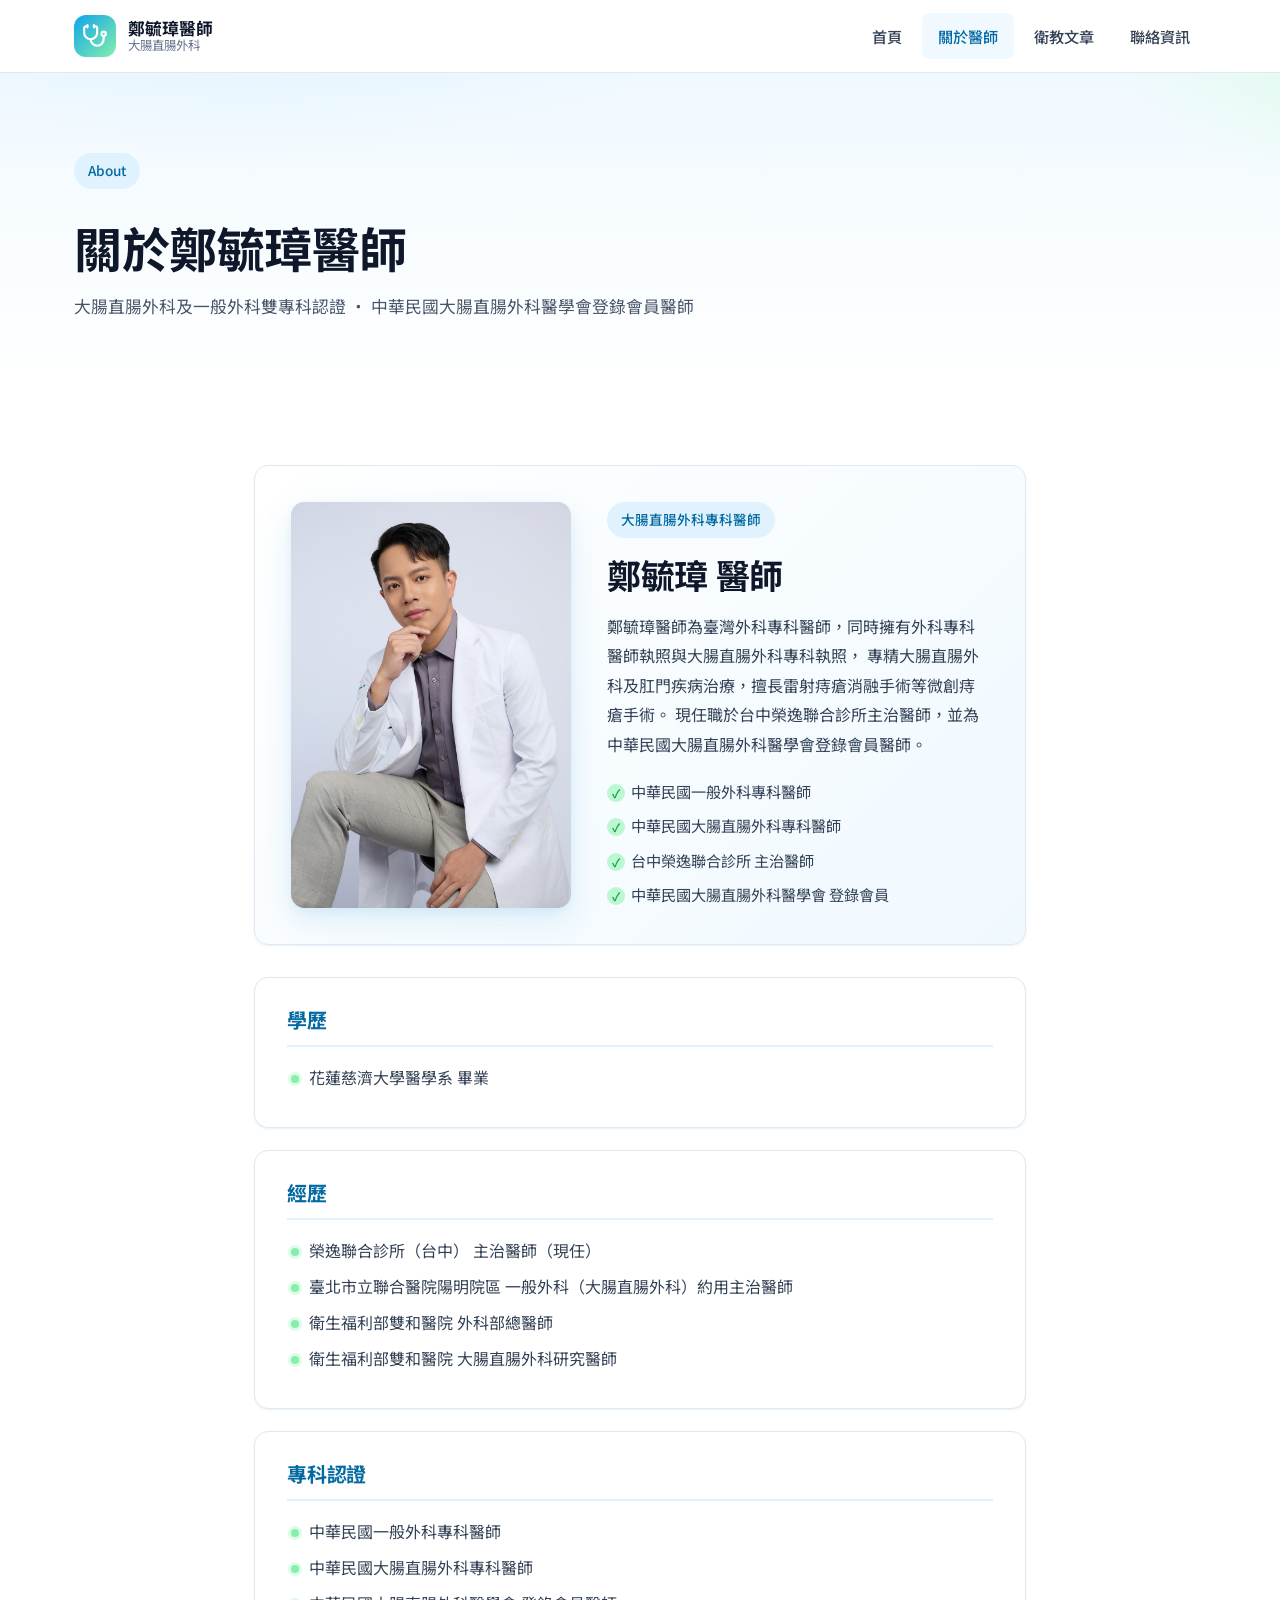
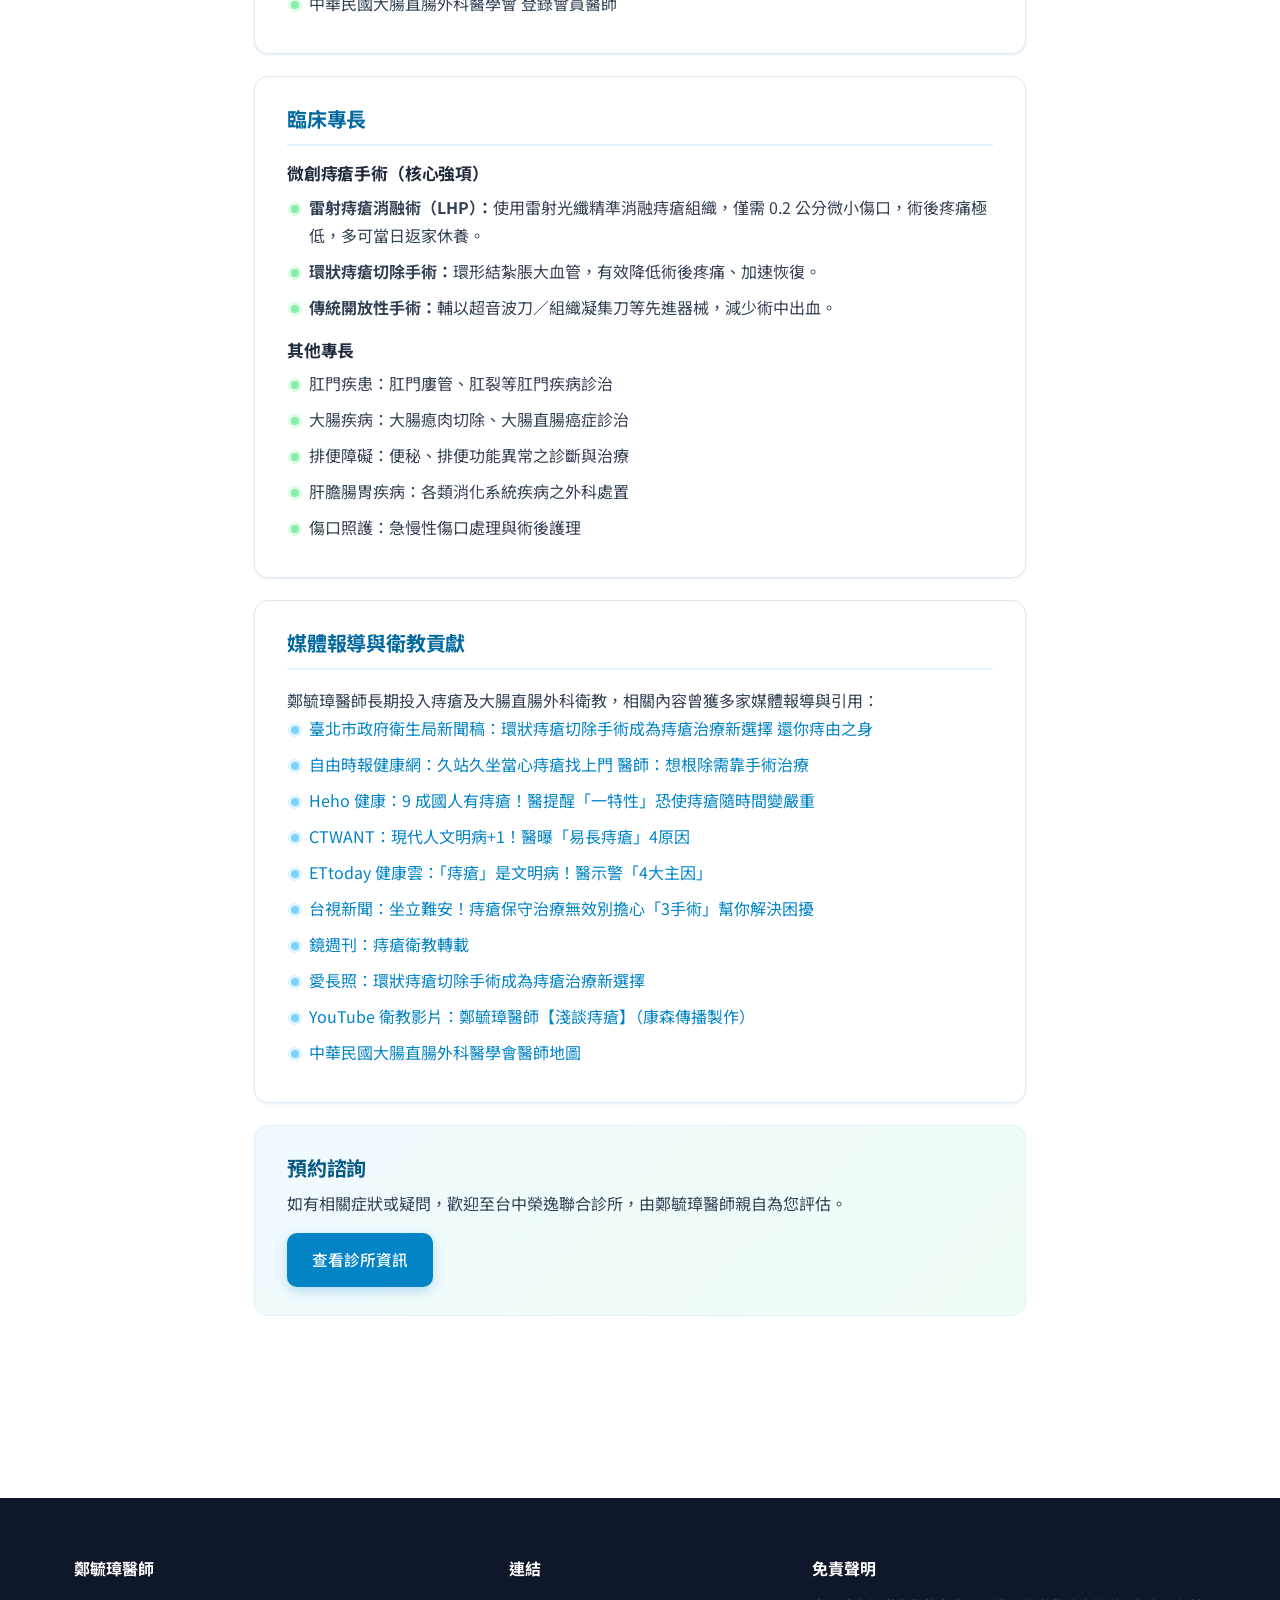
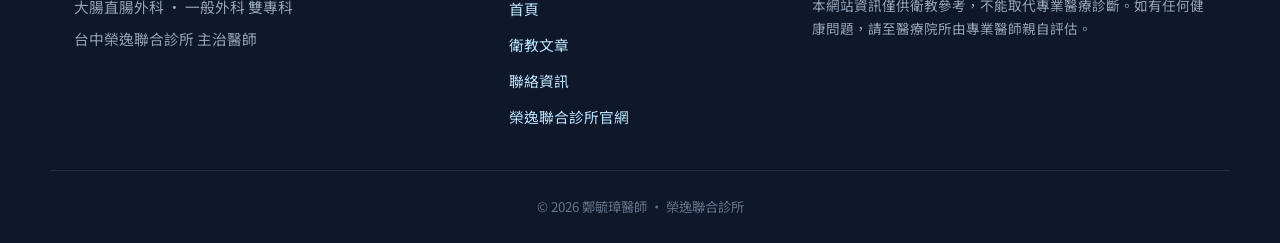
==== about.html @ e54c98b5 "Major SEO/GEO overhaul: static article pages + crawler optimizations Why: previously article pages w" ====
<!DOCTYPE html>
<html lang="zh-Hant">
<head>
  <meta charset="UTF-8" />
  <meta name="viewport" content="width=device-width, initial-scale=1.0" />
  <title>關於鄭毓璋醫師｜大腸直腸外科專科醫師</title>
  <meta name="description" content="鄭毓璋醫師，花蓮慈濟大學醫學系畢業，雙專科認證（一般外科、大腸直腸外科），現任台中榮逸聯合診所主治醫師，專精微創痔瘡手術。" />
  <meta name="keywords" content="鄭毓璋醫師,大腸直腸外科專科醫師,榮逸聯合診所,雷射痔瘡消融術,微創痔瘡手術" />
  <meta name="author" content="鄭毓璋醫師" />
  <meta name="robots" content="index,follow,max-image-preview:large" />
  <link rel="canonical" href="https://dr-maimai-yc-c-blog.vercel.app/about" />

  <meta property="og:title" content="關於鄭毓璋醫師｜大腸直腸外科專科醫師" />
  <meta property="og:description" content="花蓮慈濟大學醫學系畢業、雙專科認證、台中榮逸聯合診所主治醫師，專精微創痔瘡手術。" />
  <meta property="og:type" content="profile" />
  <meta property="og:locale" content="zh_TW" />
  <meta property="og:url" content="https://dr-maimai-yc-c-blog.vercel.app/about" />
  <meta property="og:image" content="https://dr-maimai-yc-c-blog.vercel.app/assets/images/og-image.jpg" />
  <meta property="og:site_name" content="鄭毓璋醫師衛教專欄" />

  <meta name="twitter:card" content="summary_large_image" />
  <meta name="twitter:title" content="關於鄭毓璋醫師" />
  <meta name="twitter:description" content="大腸直腸外科及一般外科雙專科認證 ・ 台中榮逸聯合診所主治醫師" />
  <meta name="twitter:image" content="https://dr-maimai-yc-c-blog.vercel.app/assets/images/og-image.jpg" />

  <link rel="preconnect" href="https://fonts.googleapis.com" />
  <link rel="preconnect" href="https://fonts.gstatic.com" crossorigin />
  <link href="https://fonts.googleapis.com/css2?family=Noto+Sans+TC:wght@300;400;500;700&display=swap" rel="stylesheet" />
  <link rel="stylesheet" href="assets/css/style.css" />
</head>
<body>
  <header class="site-header">
    <div class="container header-inner">
      <a href="index.html" class="brand">
        <span class="brand-mark" aria-hidden="true">
          <svg viewBox="0 0 24 24"><path d="M11 2v2"/><path d="M5 2v2"/><path d="M5 3H4a2 2 0 0 0-2 2v4a6 6 0 0 0 12 0V5a2 2 0 0 0-2-2h-1"/><path d="M8 15a6 6 0 0 0 12 0v-3"/><circle cx="20" cy="10" r="2"/></svg>
        </span>
        <span class="brand-text"><strong>鄭毓璋醫師</strong><small>大腸直腸外科</small></span>
      </a>
      <nav class="site-nav" aria-label="主選單">
        <button class="nav-toggle" aria-label="開啟選單" aria-expanded="false"><span></span><span></span><span></span></button>
        <ul class="nav-list">
          <li><a href="index.html">首頁</a></li>
          <li><a href="about.html" class="active">關於醫師</a></li>
          <li><a href="blog.html">衛教文章</a></li>
          <li><a href="contact.html">聯絡資訊</a></li>
        </ul>
      </nav>
    </div>
  </header>

  <main>
    <section class="page-hero">
      <div class="container">
        <span class="hero-tag">About</span>
        <h1>關於鄭毓璋醫師</h1>
        <p class="lead">大腸直腸外科及一般外科雙專科認證 ・ 中華民國大腸直腸外科醫學會登錄會員醫師</p>
      </div>
    </section>

    <section class="section">
      <div class="container narrow">
        <div class="bio-card bio-card-with-photo">
          <figure class="bio-photo">
            <img src="assets/images/dr-zheng.jpg" alt="鄭毓璋醫師" loading="lazy" />
          </figure>
          <div class="bio-info">
            <span class="bio-tag">大腸直腸外科專科醫師</span>
            <h2>鄭毓璋 醫師</h2>
            <p class="bio-lead">
              鄭毓璋醫師為臺灣外科專科醫師，同時擁有外科專科醫師執照與大腸直腸外科專科執照，
              專精大腸直腸外科及肛門疾病治療，擅長雷射痔瘡消融手術等微創痔瘡手術。
              現任職於台中榮逸聯合診所主治醫師，並為中華民國大腸直腸外科醫學會登錄會員醫師。
            </p>
            <ul class="bio-quick">
              <li>中華民國一般外科專科醫師</li>
              <li>中華民國大腸直腸外科專科醫師</li>
              <li>台中榮逸聯合診所 主治醫師</li>
              <li>中華民國大腸直腸外科醫學會 登錄會員</li>
            </ul>
          </div>
        </div>

        <div class="info-block">
          <h3>學歷</h3>
          <ul class="bullets">
            <li>花蓮慈濟大學醫學系 畢業</li>
          </ul>
        </div>

        <div class="info-block">
          <h3>經歷</h3>
          <ul class="bullets">
            <li>榮逸聯合診所（台中） 主治醫師（現任）</li>
            <li>臺北市立聯合醫院陽明院區 一般外科（大腸直腸外科）約用主治醫師</li>
            <li>衛生福利部雙和醫院 外科部總醫師</li>
            <li>衛生福利部雙和醫院 大腸直腸外科研究醫師</li>
          </ul>
        </div>

        <div class="info-block">
          <h3>專科認證</h3>
          <ul class="bullets">
            <li>中華民國一般外科專科醫師</li>
            <li>中華民國大腸直腸外科專科醫師</li>
            <li>中華民國大腸直腸外科醫學會 登錄會員醫師</li>
          </ul>
        </div>

        <div class="info-block">
          <h3>臨床專長</h3>
          <h4>微創痔瘡手術（核心強項）</h4>
          <ul class="bullets">
            <li><strong>雷射痔瘡消融術（LHP）：</strong>使用雷射光纖精準消融痔瘡組織，僅需 0.2 公分微小傷口，術後疼痛極低，多可當日返家休養。</li>
            <li><strong>環狀痔瘡切除手術：</strong>環形結紮脹大血管，有效降低術後疼痛、加速恢復。</li>
            <li><strong>傳統開放性手術：</strong>輔以超音波刀／組織凝集刀等先進器械，減少術中出血。</li>
          </ul>
          <h4>其他專長</h4>
          <ul class="bullets">
            <li>肛門疾患：肛門廔管、肛裂等肛門疾病診治</li>
            <li>大腸疾病：大腸瘜肉切除、大腸直腸癌症診治</li>
            <li>排便障礙：便秘、排便功能異常之診斷與治療</li>
            <li>肝膽腸胃疾病：各類消化系統疾病之外科處置</li>
            <li>傷口照護：急慢性傷口處理與術後護理</li>
          </ul>
        </div>

        <div class="info-block">
          <h3>媒體報導與衛教貢獻</h3>
          <p>鄭毓璋醫師長期投入痔瘡及大腸直腸外科衛教，相關內容曾獲多家媒體報導與引用：</p>
          <ul class="bullets media-list">
            <li><a href="https://health.gov.taipei/News_Content.aspx?n=4F01EBDF8F61F315&sms=72544237BBE4C5F6&s=62227CDD9274F1FD" target="_blank" rel="noopener">臺北市政府衛生局新聞稿：環狀痔瘡切除手術成為痔瘡治療新選擇 還你痔由之身</a></li>
            <li><a href="https://health.ltn.com.tw/article/breakingnews/4586172" target="_blank" rel="noopener">自由時報健康網：久站久坐當心痔瘡找上門 醫師：想根除需靠手術治療</a></li>
            <li><a href="https://heho.com.tw/archives/319506" target="_blank" rel="noopener">Heho 健康：9 成國人有痔瘡！醫提醒「一特性」恐使痔瘡隨時間變嚴重</a></li>
            <li><a href="https://www.ctwant.com/article/320063/" target="_blank" rel="noopener">CTWANT：現代人文明病+1！醫曝「易長痔瘡」4原因</a></li>
            <li><a href="https://health.ettoday.net/news/2688939" target="_blank" rel="noopener">ETtoday 健康雲：「痔瘡」是文明病！醫示警「4大主因」</a></li>
            <li><a href="https://news.ttv.com.tw/news/11303030001800W" target="_blank" rel="noopener">台視新聞：坐立難安！痔瘡保守治療無效別擔心「3手術」幫你解決困擾</a></li>
            <li><a href="https://www.mirrormedia.mg/external/tvbs_2403035" target="_blank" rel="noopener">鏡週刊：痔瘡衛教轉載</a></li>
            <li><a href="https://www.ilong-termcare.com/articles/VmLW" target="_blank" rel="noopener">愛長照：環狀痔瘡切除手術成為痔瘡治療新選擇</a></li>
            <li><a href="https://www.youtube.com/watch?v=z7JsXWDCQJg" target="_blank" rel="noopener">YouTube 衛教影片：鄭毓璋醫師【淺談痔瘡】（康森傳播製作）</a></li>
            <li><a href="https://www.crs.org.tw/zh-tw/map" target="_blank" rel="noopener">中華民國大腸直腸外科醫學會醫師地圖</a></li>
          </ul>
        </div>

        <div class="cta-card">
          <h3>預約諮詢</h3>
          <p>如有相關症狀或疑問，歡迎至台中榮逸聯合診所，由鄭毓璋醫師親自為您評估。</p>
          <a href="contact.html" class="btn btn-primary">查看診所資訊</a>
        </div>
      </div>
    </section>
  </main>

  <footer class="site-footer">
    <div class="container footer-grid">
      <div>
        <strong>鄭毓璋醫師</strong>
        <p>大腸直腸外科 ・ 一般外科 雙專科</p>
        <p>台中榮逸聯合診所 主治醫師</p>
      </div>
      <div>
        <strong>連結</strong>
        <ul>
          <li><a href="index.html">首頁</a></li>
          <li><a href="blog.html">衛教文章</a></li>
          <li><a href="contact.html">聯絡資訊</a></li>
          <li><a href="https://rong-yi.com.tw" target="_blank" rel="noopener">榮逸聯合診所官網</a></li>
        </ul>
      </div>
      <div>
        <strong>免責聲明</strong>
        <p class="footer-note">本網站資訊僅供衛教參考，不能取代專業醫療診斷。如有任何健康問題，請至醫療院所由專業醫師親自評估。</p>
      </div>
    </div>
    <div class="container footer-bottom">
      <small>© <span id="year"></span> 鄭毓璋醫師 ・ 榮逸聯合診所</small>
    </div>
  </footer>

  <script src="assets/js/main.js"></script>
</body>
</html>
---- assets/css/style.css ----
:root {
  /* 水藍主色系 */
  --blue-50:  #F0F9FF;
  --blue-100: #E0F2FE;
  --blue-200: #BAE6FD;
  --blue-300: #7DD3FC;
  --blue-500: #0EA5E9;
  --blue-600: #0284C7;
  --blue-700: #0369A1;
  --blue-800: #075985;

  /* 淡綠輔色系 */
  --green-50:  #F0FDF4;
  --green-100: #DCFCE7;
  --green-200: #BBF7D0;
  --green-300: #86EFAC;
  --green-500: #22C55E;
  --green-600: #16A34A;

  /* 中性色 */
  --ink-900: #0F172A;
  --ink-800: #1E293B;
  --ink-700: #334155;
  --ink-600: #475569;
  --ink-500: #64748B;
  --ink-400: #94A3B8;
  --ink-200: #E2E8F0;
  --ink-100: #F1F5F9;
  --ink-50:  #F8FAFC;
  --white:   #FFFFFF;

  --radius: 14px;
  --radius-sm: 8px;
  --shadow-sm: 0 1px 2px rgba(2, 132, 199, 0.06), 0 1px 3px rgba(2, 132, 199, 0.05);
  --shadow-md: 0 4px 12px rgba(2, 132, 199, 0.08), 0 2px 4px rgba(2, 132, 199, 0.05);
  --shadow-lg: 0 12px 32px rgba(2, 132, 199, 0.12), 0 4px 8px rgba(2, 132, 199, 0.06);

  --font-sans: 'Noto Sans TC', -apple-system, BlinkMacSystemFont, 'Segoe UI', 'PingFang TC', 'Microsoft JhengHei', sans-serif;
}

* { box-sizing: border-box; margin: 0; padding: 0; }

html { scroll-behavior: smooth; }

body {
  font-family: var(--font-sans);
  color: var(--ink-800);
  background: var(--white);
  line-height: 1.75;
  font-size: 16px;
  -webkit-font-smoothing: antialiased;
  -moz-osx-font-smoothing: grayscale;
}

img { max-width: 100%; height: auto; display: block; }
a { color: var(--blue-600); text-decoration: none; transition: color .2s ease; }
a:hover { color: var(--blue-700); }

h1, h2, h3, h4 { color: var(--ink-900); font-weight: 700; line-height: 1.35; letter-spacing: -0.01em; }
h1 { font-size: clamp(2rem, 4vw, 3rem); }
h2 { font-size: clamp(1.5rem, 3vw, 2.125rem); }
h3 { font-size: 1.25rem; }
h4 { font-size: 1.05rem; }

p { color: var(--ink-700); }

.container { width: 100%; max-width: 1180px; margin: 0 auto; padding: 0 24px; }
.container.narrow { max-width: 820px; }

/* ===== Header / Navigation ===== */
.site-header {
  position: sticky;
  top: 0;
  z-index: 50;
  background: rgba(255, 255, 255, 0.92);
  backdrop-filter: saturate(180%) blur(12px);
  -webkit-backdrop-filter: saturate(180%) blur(12px);
  border-bottom: 1px solid var(--ink-200);
}
.header-inner {
  display: flex;
  align-items: center;
  justify-content: space-between;
  height: 72px;
}
.brand {
  display: flex;
  align-items: center;
  gap: 12px;
  color: var(--ink-900);
}
.brand:hover { color: var(--ink-900); }
.brand-mark {
  display: inline-flex;
  align-items: center;
  justify-content: center;
  width: 42px;
  height: 42px;
  background: linear-gradient(135deg, var(--blue-500), var(--green-300));
  color: #fff;
  font-weight: 700;
  border-radius: 12px;
  font-size: 1.15rem;
  box-shadow: var(--shadow-sm);
}
.brand-mark svg {
  width: 26px;
  height: 26px;
  stroke: #fff;
  fill: none;
  stroke-width: 2;
  stroke-linecap: round;
  stroke-linejoin: round;
}
.brand-text { display: flex; flex-direction: column; line-height: 1.15; }
.brand-text strong { font-size: 1.05rem; }
.brand-text small { color: var(--ink-500); font-size: 0.78rem; }

.site-nav { display: flex; align-items: center; }
.nav-list {
  display: flex;
  gap: 4px;
  list-style: none;
}
.nav-list a {
  display: inline-block;
  padding: 10px 16px;
  border-radius: 8px;
  font-size: 0.95rem;
  color: var(--ink-700);
  font-weight: 500;
}
.nav-list a:hover { background: var(--blue-50); color: var(--blue-700); }
.nav-list a.active { color: var(--blue-700); background: var(--blue-50); }

.nav-toggle {
  display: none;
  background: transparent;
  border: 0;
  width: 40px;
  height: 40px;
  padding: 8px;
  cursor: pointer;
  flex-direction: column;
  justify-content: space-between;
}
.nav-toggle span {
  display: block;
  height: 2px;
  background: var(--ink-800);
  border-radius: 2px;
  transition: transform .25s ease, opacity .25s ease;
}
.nav-toggle[aria-expanded="true"] span:nth-child(1) { transform: translateY(8px) rotate(45deg); }
.nav-toggle[aria-expanded="true"] span:nth-child(2) { opacity: 0; }
.nav-toggle[aria-expanded="true"] span:nth-child(3) { transform: translateY(-8px) rotate(-45deg); }

/* ===== Hero (Home) ===== */
.hero {
  background:
    radial-gradient(900px 400px at -10% -20%, var(--blue-100), transparent 70%),
    radial-gradient(700px 400px at 110% 0%, var(--green-100), transparent 60%),
    linear-gradient(180deg, var(--blue-50), #fff);
  padding: 80px 0 96px;
}
.hero-grid {
  display: grid;
  grid-template-columns: 1.2fr 1fr;
  gap: 48px;
  align-items: center;
}
.hero-tag {
  display: inline-block;
  font-size: 0.85rem;
  font-weight: 500;
  color: var(--blue-700);
  background: var(--blue-100);
  padding: 6px 14px;
  border-radius: 999px;
  margin-bottom: 18px;
}
.hero-text h1 {
  font-size: clamp(2.1rem, 4.4vw, 3.2rem);
  margin-bottom: 18px;
  color: var(--ink-900);
}
.hero-text .lead {
  font-size: 1.08rem;
  color: var(--ink-600);
  margin-bottom: 28px;
  max-width: 580px;
}
.hero-cta {
  display: flex;
  gap: 12px;
  flex-wrap: wrap;
  margin-bottom: 28px;
}
.hero-badges {
  list-style: none;
  display: flex;
  gap: 20px;
  flex-wrap: wrap;
}
.hero-badges li {
  font-size: 0.92rem;
  color: var(--ink-700);
  display: inline-flex;
  align-items: center;
  gap: 6px;
}
.hero-badges span {
  display: inline-flex;
  align-items: center;
  justify-content: center;
  width: 22px;
  height: 22px;
  background: var(--green-200);
  color: var(--green-600);
  border-radius: 50%;
  font-size: 0.78rem;
  font-weight: 700;
}

.hero-card {
  position: relative;
}
.hero-card-inner {
  background: #fff;
  border-radius: 24px;
  padding: 36px 32px;
  box-shadow: var(--shadow-lg);
  border: 1px solid var(--ink-200);
  position: relative;
}
.hero-card-inner::before {
  content: '';
  position: absolute;
  top: -16px; right: -16px;
  width: 120px; height: 120px;
  background: linear-gradient(135deg, var(--blue-300), var(--green-300));
  border-radius: 50%;
  opacity: 0.28;
  z-index: -1;
  filter: blur(8px);
}
.hero-stat {
  display: flex;
  align-items: baseline;
  gap: 14px;
  padding: 14px 0;
  border-bottom: 1px dashed var(--ink-200);
}
.hero-stat:last-of-type { border-bottom: 0; }
.hero-stat strong {
  font-size: 2rem;
  color: var(--blue-700);
  font-weight: 700;
}
.hero-stat span { color: var(--ink-600); }
.hero-card-foot {
  margin-top: 18px;
  padding-top: 18px;
  border-top: 1px solid var(--ink-200);
  text-align: center;
  font-weight: 500;
  color: var(--blue-700);
}

/* ===== Page Hero (sub-pages) ===== */
.page-hero {
  background:
    radial-gradient(800px 300px at 20% -30%, var(--blue-100), transparent 60%),
    radial-gradient(600px 300px at 110% -10%, var(--green-100), transparent 50%),
    linear-gradient(180deg, var(--blue-50), #fff);
  padding: 80px 0 64px;
}
.page-hero h1 { margin-top: 8px; }
.page-hero .lead {
  font-size: 1.05rem;
  color: var(--ink-600);
  margin-top: 12px;
  max-width: 640px;
}

/* ===== Buttons ===== */
.btn {
  display: inline-flex;
  align-items: center;
  justify-content: center;
  padding: 12px 24px;
  border-radius: 10px;
  font-size: 0.98rem;
  font-weight: 500;
  border: 1px solid transparent;
  cursor: pointer;
  transition: transform .15s ease, box-shadow .2s ease, background .2s ease, color .2s ease;
  text-decoration: none;
  white-space: nowrap;
}
.btn-primary {
  background: var(--blue-600);
  color: #fff;
  box-shadow: 0 4px 12px rgba(2, 132, 199, 0.25);
}
.btn-primary:hover {
  background: var(--blue-700);
  color: #fff;
  transform: translateY(-1px);
  box-shadow: 0 6px 16px rgba(2, 132, 199, 0.32);
}
.btn-secondary {
  background: #fff;
  color: var(--blue-700);
  border-color: var(--blue-200);
}
.btn-secondary:hover {
  background: var(--blue-50);
  border-color: var(--blue-300);
  color: var(--blue-700);
}
.btn-light {
  background: #fff;
  color: var(--blue-700);
}
.btn-light:hover { background: var(--blue-50); color: var(--blue-700); }

/* ===== Sections ===== */
.section { padding: 80px 0; }
.section-light { background: var(--blue-50); }
.section-accent {
  background: linear-gradient(135deg, var(--blue-600), var(--blue-700));
  color: #fff;
}
.section-accent h2 { color: #fff; }
.section-accent p { color: rgba(255, 255, 255, 0.92); }
.section-head {
  text-align: center;
  margin-bottom: 48px;
}
.section-head p {
  color: var(--ink-500);
  margin-top: 8px;
}

/* ===== Cards Grid ===== */
.grid-cards {
  display: grid;
  grid-template-columns: repeat(auto-fit, minmax(280px, 1fr));
  gap: 22px;
}
.card {
  background: #fff;
  border: 1px solid var(--ink-200);
  border-radius: var(--radius);
  padding: 28px 26px;
  transition: transform .2s ease, box-shadow .2s ease, border-color .2s ease;
  box-shadow: var(--shadow-sm);
}
.card:hover {
  transform: translateY(-3px);
  box-shadow: var(--shadow-md);
  border-color: var(--blue-200);
}
.card h3 {
  color: var(--blue-700);
  margin-bottom: 10px;
  display: flex;
  align-items: center;
  gap: 8px;
}
.card h3::before {
  content: '';
  display: inline-block;
  width: 6px;
  height: 22px;
  background: linear-gradient(180deg, var(--blue-500), var(--green-300));
  border-radius: 3px;
}
.card p { color: var(--ink-600); font-size: 0.96rem; }

.center-cta {
  text-align: center;
  margin-top: 40px;
}

/* ===== CTA Banner ===== */
.cta-banner {
  display: flex;
  align-items: center;
  justify-content: space-between;
  gap: 30px;
  flex-wrap: wrap;
}
.cta-banner h2 { margin-bottom: 6px; }

/* ===== Bio ===== */
.bio-card {
  display: flex;
  gap: 24px;
  background: #fff;
  padding: 28px;
  border-radius: var(--radius);
  border: 1px solid var(--ink-200);
  box-shadow: var(--shadow-sm);
  margin-bottom: 32px;
  align-items: flex-start;
}
.bio-avatar {
  width: 84px;
  height: 84px;
  background: linear-gradient(135deg, var(--blue-500), var(--green-300));
  color: #fff;
  border-radius: 50%;
  display: flex;
  align-items: center;
  justify-content: center;
  font-size: 2rem;
  font-weight: 700;
  flex-shrink: 0;
  box-shadow: var(--shadow-md);
}
.bio-avatar.small { width: 56px; height: 56px; font-size: 1.4rem; }

/* 醫師介紹卡：含照片版本 */
.bio-card-with-photo {
  gap: 36px;
  padding: 36px;
  background: linear-gradient(135deg, #fff, var(--blue-50));
  align-items: stretch;
}
.bio-photo {
  flex-shrink: 0;
  width: 280px;
  margin: 0;
  border-radius: var(--radius);
  overflow: hidden;
  box-shadow: var(--shadow-lg);
  background: linear-gradient(135deg, var(--blue-100), var(--green-100));
  position: relative;
}
.bio-photo::before {
  content: '';
  position: absolute;
  inset: 0;
  background: linear-gradient(135deg, var(--blue-200) 0%, var(--green-200) 100%);
  z-index: 0;
}
.bio-photo img {
  position: relative;
  z-index: 1;
  width: 100%;
  height: 100%;
  object-fit: cover;
  display: block;
  aspect-ratio: 3 / 4;
}
.bio-info {
  flex: 1;
  display: flex;
  flex-direction: column;
  justify-content: center;
}
.bio-tag {
  display: inline-block;
  align-self: flex-start;
  font-size: 0.85rem;
  font-weight: 500;
  color: var(--blue-700);
  background: var(--blue-100);
  padding: 6px 14px;
  border-radius: 999px;
  margin-bottom: 14px;
}
.bio-info h2 {
  margin-bottom: 14px;
  color: var(--ink-900);
}
.bio-lead {
  color: var(--ink-700);
  margin-bottom: 18px;
  line-height: 1.85;
}
.bio-quick {
  list-style: none;
  padding: 0;
  margin: 0;
  display: grid;
  gap: 8px;
}
.bio-quick li {
  position: relative;
  padding-left: 24px;
  color: var(--ink-700);
  font-size: 0.95rem;
}
.bio-quick li::before {
  content: '✓';
  position: absolute;
  left: 0;
  top: 0;
  width: 18px;
  height: 18px;
  background: var(--green-200);
  color: var(--green-600);
  border-radius: 50%;
  display: inline-flex;
  align-items: center;
  justify-content: center;
  font-size: 0.72rem;
  font-weight: 700;
  margin-top: 6px;
}

.info-block {
  background: #fff;
  border: 1px solid var(--ink-200);
  border-radius: var(--radius);
  padding: 28px 32px;
  margin-bottom: 22px;
  box-shadow: var(--shadow-sm);
}
.info-block h3 {
  color: var(--blue-700);
  padding-bottom: 12px;
  margin-bottom: 16px;
  border-bottom: 2px solid var(--blue-100);
}
.info-block h4 {
  color: var(--ink-800);
  margin-top: 18px;
  margin-bottom: 8px;
}
.info-block h4:first-of-type { margin-top: 0; }
.bullets {
  list-style: none;
  padding: 0;
}
.bullets li {
  padding-left: 22px;
  position: relative;
  margin-bottom: 8px;
  color: var(--ink-700);
}
.bullets li::before {
  content: '';
  position: absolute;
  left: 4px;
  top: 12px;
  width: 8px;
  height: 8px;
  background: var(--green-300);
  border-radius: 50%;
  box-shadow: 0 0 0 3px var(--green-100);
}
.media-list li::before { background: var(--blue-300); box-shadow: 0 0 0 3px var(--blue-100); }
.media-list a { word-break: break-word; }

.cta-card {
  background: linear-gradient(135deg, var(--blue-50), var(--green-50));
  border: 1px solid var(--blue-100);
  border-radius: var(--radius);
  padding: 28px 32px;
  margin-bottom: 22px;
}
.cta-card h3 { color: var(--blue-800); margin-bottom: 8px; }
.cta-card p { margin-bottom: 16px; }

/* ===== Blog list ===== */
.blog-toolbar {
  display: flex;
  flex-wrap: wrap;
  align-items: center;
  gap: 16px;
  margin-bottom: 32px;
}
.search-box { flex: 1; min-width: 240px; }
.search-box input {
  width: 100%;
  padding: 12px 16px;
  border: 1px solid var(--ink-200);
  border-radius: 10px;
  font-size: 0.98rem;
  font-family: inherit;
  background: #fff;
  transition: border-color .2s, box-shadow .2s;
}
.search-box input:focus {
  outline: none;
  border-color: var(--blue-300);
  box-shadow: 0 0 0 4px var(--blue-100);
}
.tag-filter {
  display: flex;
  flex-wrap: wrap;
  gap: 8px;
}
.tag-btn {
  background: #fff;
  border: 1px solid var(--ink-200);
  color: var(--ink-700);
  padding: 7px 14px;
  border-radius: 999px;
  font-size: 0.86rem;
  cursor: pointer;
  font-family: inherit;
  transition: all .2s;
}
.tag-btn:hover { border-color: var(--blue-300); color: var(--blue-700); }
.tag-btn.active {
  background: var(--blue-600);
  color: #fff;
  border-color: var(--blue-600);
}

.posts-grid { grid-template-columns: repeat(auto-fill, minmax(300px, 1fr)); }
.post-card {
  background: #fff;
  border: 1px solid var(--ink-200);
  border-radius: var(--radius);
  padding: 26px;
  display: flex;
  flex-direction: column;
  transition: all .2s ease;
  box-shadow: var(--shadow-sm);
  text-decoration: none;
  color: inherit;
}
.post-card:hover {
  transform: translateY(-3px);
  box-shadow: var(--shadow-md);
  border-color: var(--blue-200);
  color: inherit;
}
.post-card .post-tags { margin-bottom: 10px; }
.post-card h3 {
  color: var(--ink-900);
  margin-bottom: 10px;
  line-height: 1.45;
}
.post-card .post-excerpt {
  color: var(--ink-600);
  font-size: 0.95rem;
  flex: 1;
  margin-bottom: 16px;
}
.post-card .post-meta {
  font-size: 0.85rem;
  color: var(--ink-500);
  display: flex;
  justify-content: space-between;
  padding-top: 14px;
  border-top: 1px solid var(--ink-100);
}
.post-tags {
  display: flex;
  gap: 6px;
  flex-wrap: wrap;
}
.post-tag {
  display: inline-block;
  background: var(--green-100);
  color: var(--green-600);
  padding: 3px 10px;
  border-radius: 6px;
  font-size: 0.75rem;
  font-weight: 500;
}

/* ===== Article (single post) ===== */
.article { padding: 56px 0 80px; }
.back-link {
  display: inline-block;
  color: var(--ink-500);
  font-size: 0.92rem;
  margin-bottom: 24px;
}
.back-link:hover { color: var(--blue-600); }
.article-head {
  border-bottom: 1px solid var(--ink-200);
  padding-bottom: 28px;
  margin-bottom: 32px;
}
.article-head h1 {
  font-size: clamp(1.8rem, 3.8vw, 2.6rem);
  margin: 14px 0 16px;
  line-height: 1.3;
}
.article-meta {
  display: flex;
  gap: 16px;
  color: var(--ink-500);
  font-size: 0.92rem;
}

.article-body { font-size: 1.05rem; color: var(--ink-700); }
.article-body h2 {
  margin-top: 40px;
  margin-bottom: 14px;
  padding-bottom: 10px;
  border-bottom: 2px solid var(--blue-100);
  color: var(--blue-700);
}
.article-body h3 { margin-top: 28px; margin-bottom: 12px; color: var(--ink-900); }
.article-body p { margin-bottom: 16px; line-height: 1.85; }
.article-body ul, .article-body ol { padding-left: 24px; margin-bottom: 16px; }
.article-body li { margin-bottom: 8px; }
.article-body strong { color: var(--ink-900); }
.article-body blockquote {
  border-left: 4px solid var(--green-300);
  background: var(--green-50);
  padding: 18px 22px;
  margin: 20px 0;
  border-radius: 0 var(--radius-sm) var(--radius-sm) 0;
  color: var(--ink-700);
}
.article-body blockquote p:last-child { margin-bottom: 0; }
.article-body code {
  background: var(--blue-50);
  color: var(--blue-700);
  padding: 2px 6px;
  border-radius: 4px;
  font-size: 0.9em;
}
.article-body img { border-radius: var(--radius-sm); margin: 16px 0; }
.article-body hr {
  border: 0;
  border-top: 1px dashed var(--ink-200);
  margin: 32px 0;
}
.article-body table {
  width: 100%;
  border-collapse: collapse;
  margin: 20px 0;
  font-size: 0.96rem;
  background: #fff;
  border-radius: var(--radius-sm);
  overflow: hidden;
  box-shadow: var(--shadow-sm);
}
.article-body th,
.article-body td {
  padding: 12px 16px;
  text-align: left;
  border-bottom: 1px solid var(--ink-100);
}
.article-body th {
  background: var(--blue-50);
  color: var(--blue-800);
  font-weight: 500;
  border-bottom: 2px solid var(--blue-200);
}
.article-body tr:last-child td { border-bottom: 0; }
.article-body tr:hover td { background: var(--blue-50); }
.article-body a {
  color: var(--blue-600);
  border-bottom: 1px solid var(--blue-200);
}
.article-body a:hover { color: var(--blue-700); border-color: var(--blue-500); }

.author-card {
  display: flex;
  gap: 18px;
  align-items: flex-start;
  margin-top: 48px;
  padding: 24px 26px;
  background: linear-gradient(135deg, var(--blue-50), var(--green-50));
  border: 1px solid var(--blue-100);
  border-radius: var(--radius);
}
.author-card strong { display: block; margin-bottom: 8px; color: var(--blue-800); }
.author-card p { font-size: 0.95rem; margin-bottom: 8px; }

.post-nav {
  display: flex;
  justify-content: space-between;
  gap: 16px;
  margin-top: 32px;
  flex-wrap: wrap;
}
.post-nav a {
  flex: 1;
  min-width: 240px;
  background: #fff;
  border: 1px solid var(--ink-200);
  border-radius: var(--radius-sm);
  padding: 16px 20px;
  transition: all .2s;
}
.post-nav a:hover {
  border-color: var(--blue-300);
  background: var(--blue-50);
}
.post-nav small { display: block; color: var(--ink-500); font-size: 0.82rem; margin-bottom: 4px; }
.post-nav strong { display: block; color: var(--ink-800); }

/* ===== Contact ===== */
.contact-grid {
  display: grid;
  grid-template-columns: 1.4fr 1fr;
  gap: 28px;
  margin-bottom: 40px;
}
.contact-card {
  background: #fff;
  border: 1px solid var(--ink-200);
  border-radius: var(--radius);
  padding: 32px;
  box-shadow: var(--shadow-sm);
}
.contact-card h2 { color: var(--blue-700); margin-bottom: 20px; }
.contact-list { list-style: none; padding: 0; margin-bottom: 24px; }
.contact-list li {
  display: flex;
  gap: 16px;
  padding: 14px 0;
  border-bottom: 1px dashed var(--ink-200);
}
.contact-list li:last-child { border-bottom: 0; }
.contact-label {
  flex-shrink: 0;
  width: 88px;
  color: var(--ink-500);
  font-size: 0.92rem;
}
.contact-note {
  color: var(--ink-600);
  font-size: 0.95rem;
  background: var(--blue-50);
  padding: 14px 18px;
  border-radius: var(--radius-sm);
  margin-bottom: 24px;
}
.contact-side { display: flex; flex-direction: column; gap: 16px; }
.contact-side .cta-card { margin-bottom: 0; }

.notice-box {
  background: var(--green-50);
  border: 1px solid var(--green-200);
  border-radius: var(--radius);
  padding: 24px 28px;
  border-left: 4px solid var(--green-500);
}
.notice-box strong { color: var(--green-600); display: block; margin-bottom: 6px; }
.notice-box p { color: var(--ink-700); }

/* ===== Footer ===== */
.site-footer {
  background: var(--ink-900);
  color: var(--ink-200);
  padding: 56px 0 24px;
  margin-top: 80px;
}
.site-footer h3, .site-footer strong { color: #fff; display: block; margin-bottom: 12px; font-size: 1rem; }
.site-footer p { color: var(--ink-400); font-size: 0.92rem; margin-bottom: 6px; }
.site-footer a { color: var(--blue-200); font-size: 0.92rem; }
.site-footer a:hover { color: #fff; }
.site-footer ul { list-style: none; }
.site-footer ul li { margin-bottom: 8px; }
.footer-grid {
  display: grid;
  grid-template-columns: 1.5fr 1fr 1.5fr;
  gap: 40px;
  padding-bottom: 32px;
  border-bottom: 1px solid rgba(255, 255, 255, 0.08);
}
.footer-note { font-size: 0.85rem !important; line-height: 1.7; }
.footer-bottom {
  padding-top: 20px;
  text-align: center;
}
.footer-bottom small { color: var(--ink-500); }

/* ===== Misc ===== */
.loading {
  text-align: center;
  color: var(--ink-500);
  padding: 40px 0;
  grid-column: 1 / -1;
}
.empty-state {
  text-align: center;
  color: var(--ink-500);
  padding: 60px 20px;
  grid-column: 1 / -1;
  background: var(--ink-50);
  border-radius: var(--radius);
}

/* ===== Responsive ===== */
@media (max-width: 860px) {
  .hero { padding: 60px 0 72px; }
  .hero-grid { grid-template-columns: 1fr; gap: 36px; }
  .hero-card { max-width: 420px; margin: 0 auto; width: 100%; }
  .contact-grid { grid-template-columns: 1fr; }
  .footer-grid { grid-template-columns: 1fr; gap: 28px; }
  .cta-banner { flex-direction: column; align-items: flex-start; text-align: left; }
  .section { padding: 60px 0; }
}

@media (max-width: 760px) {
  .bio-card-with-photo {
    flex-direction: column;
    padding: 24px;
    gap: 22px;
    align-items: center;
    text-align: center;
  }
  .bio-photo { width: 100%; max-width: 280px; }
  .bio-info { align-items: center; }
  .bio-tag { align-self: center; }
  .bio-quick { text-align: left; }
}

@media (max-width: 680px) {
  .nav-toggle { display: flex; }
  .nav-list {
    position: absolute;
    top: 72px;
    right: 0;
    left: 0;
    flex-direction: column;
    gap: 0;
    background: #fff;
    border-bottom: 1px solid var(--ink-200);
    padding: 8px 16px 16px;
    transform: translateY(-12px);
    opacity: 0;
    pointer-events: none;
    transition: transform .2s ease, opacity .2s ease;
    box-shadow: var(--shadow-md);
  }
  .nav-list.is-open {
    transform: translateY(0);
    opacity: 1;
    pointer-events: auto;
  }
  .nav-list a { display: block; padding: 12px 14px; }

  .bio-card { flex-direction: column; align-items: flex-start; }
  .bio-avatar { width: 72px; height: 72px; font-size: 1.6rem; }
  .author-card { flex-direction: column; }

  .container { padding: 0 18px; }
  .info-block { padding: 22px; }
  .hero-text h1 { font-size: 1.9rem; }
  .blog-toolbar { flex-direction: column; align-items: stretch; }
}
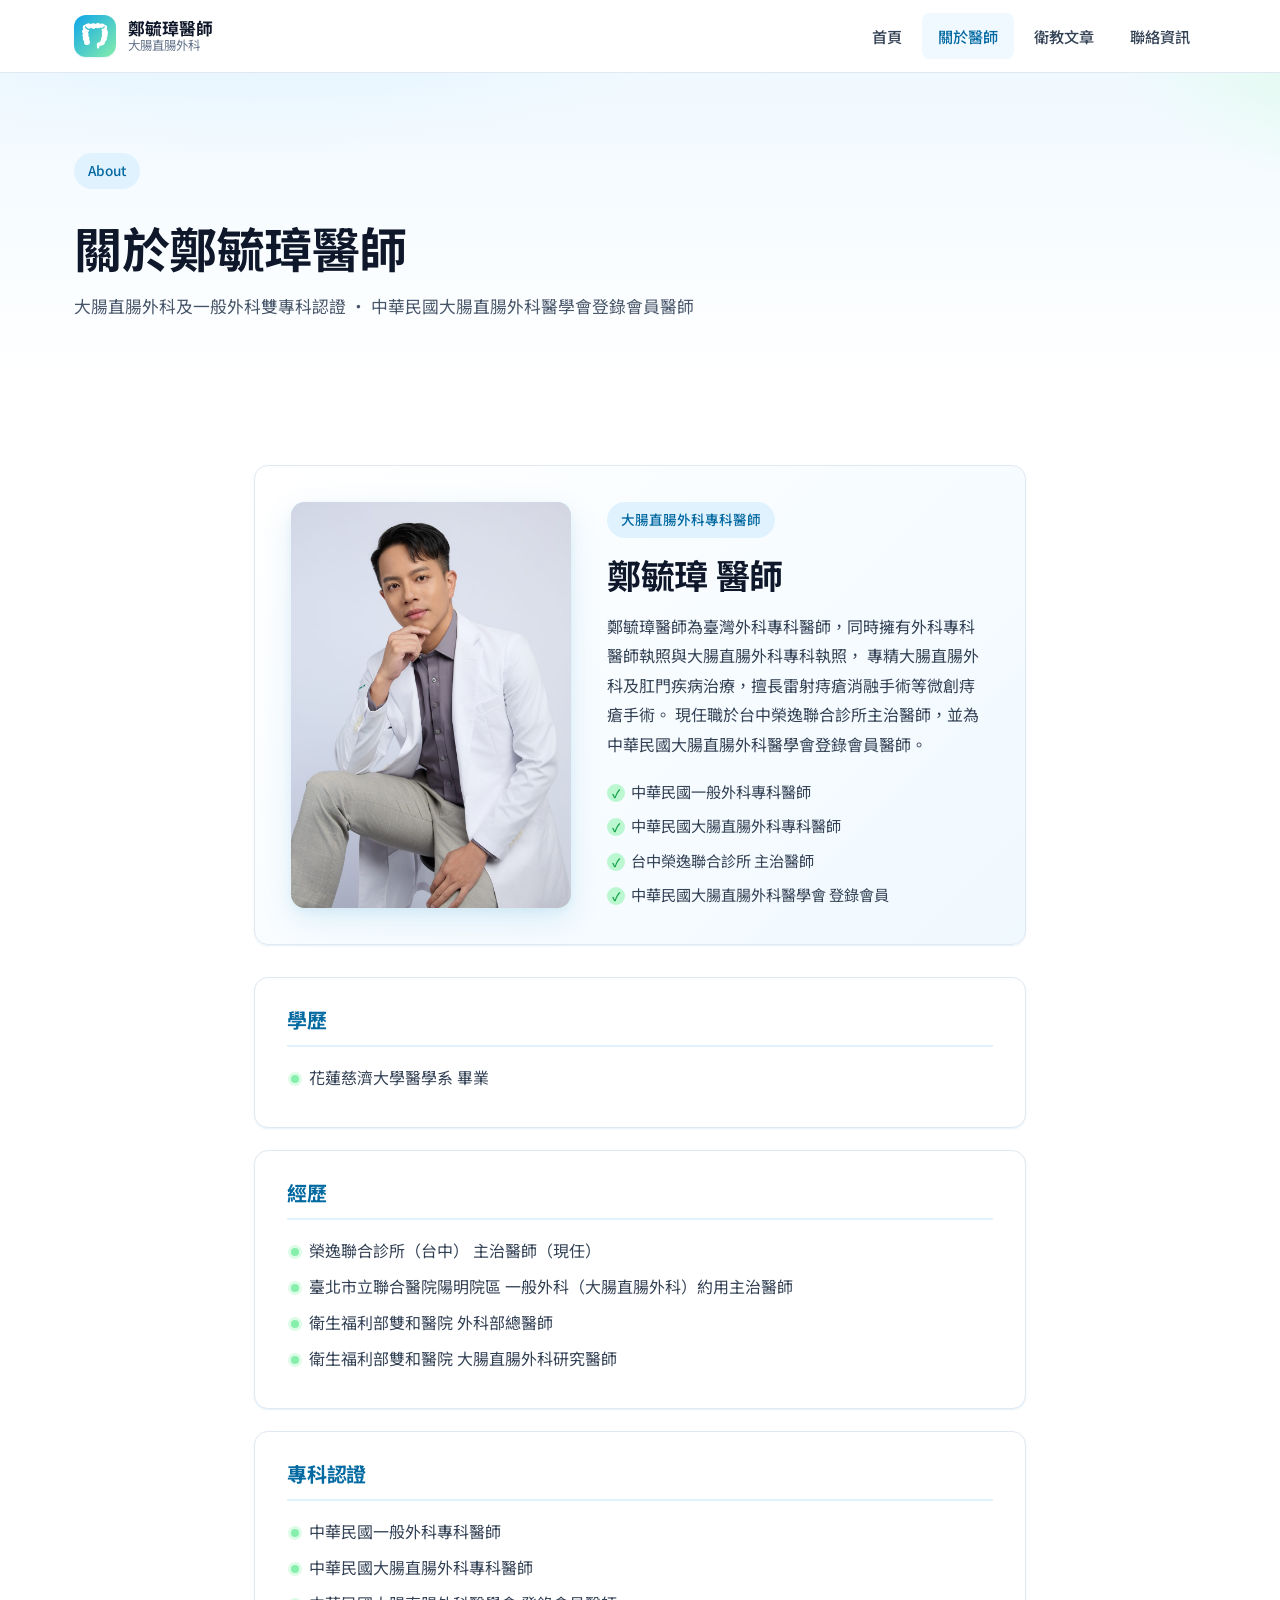
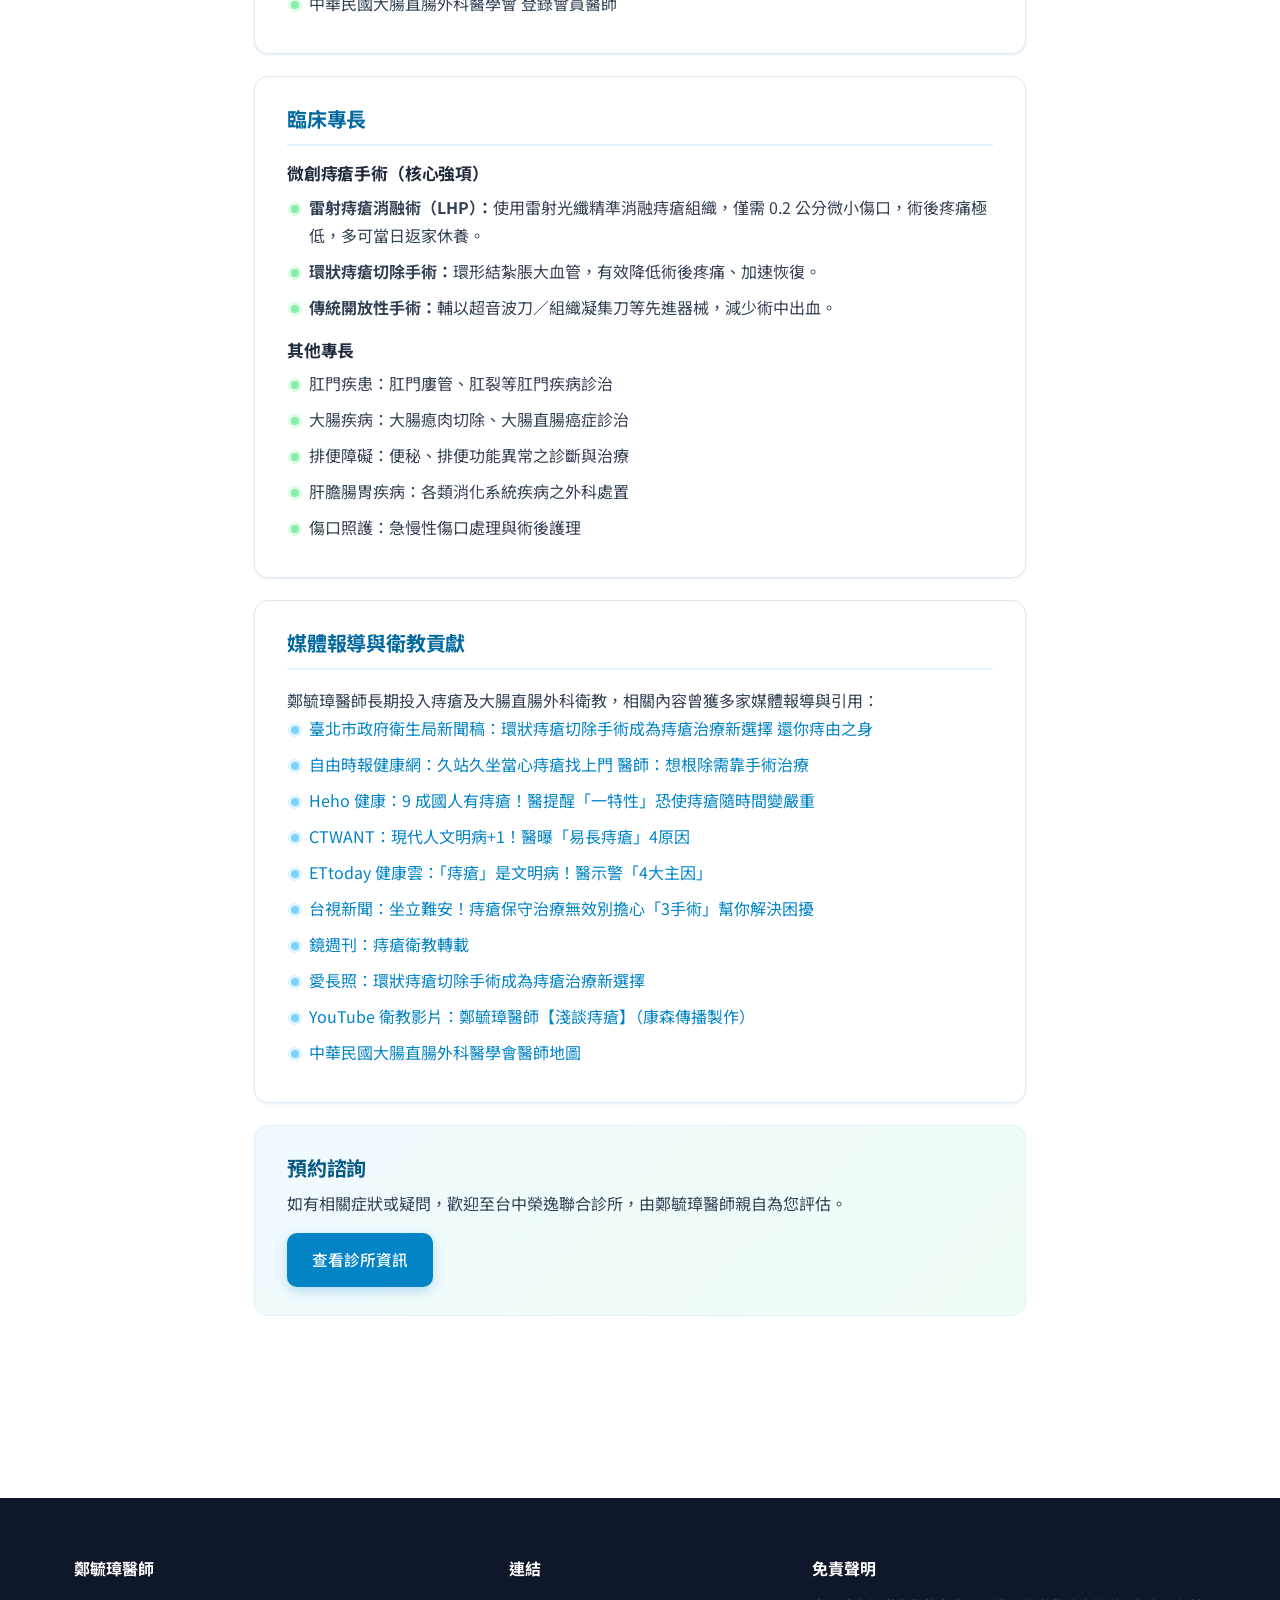
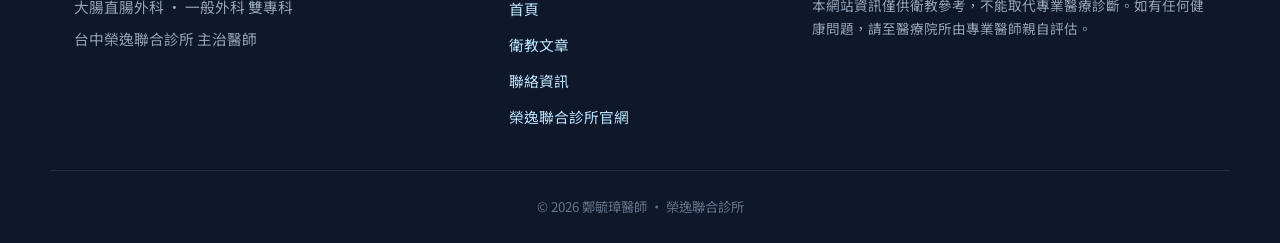
==== commit ccfb2dd9: "Replace stethoscope SVG with colon PNG icon as brand-mark across all pages" ====
--- a/about.html
+++ b/about.html
@@ -33,7 +33,7 @@
     <div class="container header-inner">
       <a href="index.html" class="brand">
         <span class="brand-mark" aria-hidden="true">
-          <svg viewBox="0 0 24 24"><path d="M11 2v2"/><path d="M5 2v2"/><path d="M5 3H4a2 2 0 0 0-2 2v4a6 6 0 0 0 12 0V5a2 2 0 0 0-2-2h-1"/><path d="M8 15a6 6 0 0 0 12 0v-3"/><circle cx="20" cy="10" r="2"/></svg>
+          <img src="/assets/images/colon-icon.png" alt="大腸圖示" width="28" height="28" />
         </span>
         <span class="brand-text"><strong>鄭毓璋醫師</strong><small>大腸直腸外科</small></span>
       </a>
--- a/assets/css/style.css
+++ b/assets/css/style.css
@@ -111,6 +111,13 @@
   stroke-width: 2;
   stroke-linecap: round;
   stroke-linejoin: round;
+}
+.brand-mark img {
+  width: 28px;
+  height: 28px;
+  display: block;
+  /* 把深色 PNG 反白以在漸層底色上清楚顯示 */
+  filter: brightness(0) invert(1);
 }
 .brand-text { display: flex; flex-direction: column; line-height: 1.15; }
 .brand-text strong { font-size: 1.05rem; }
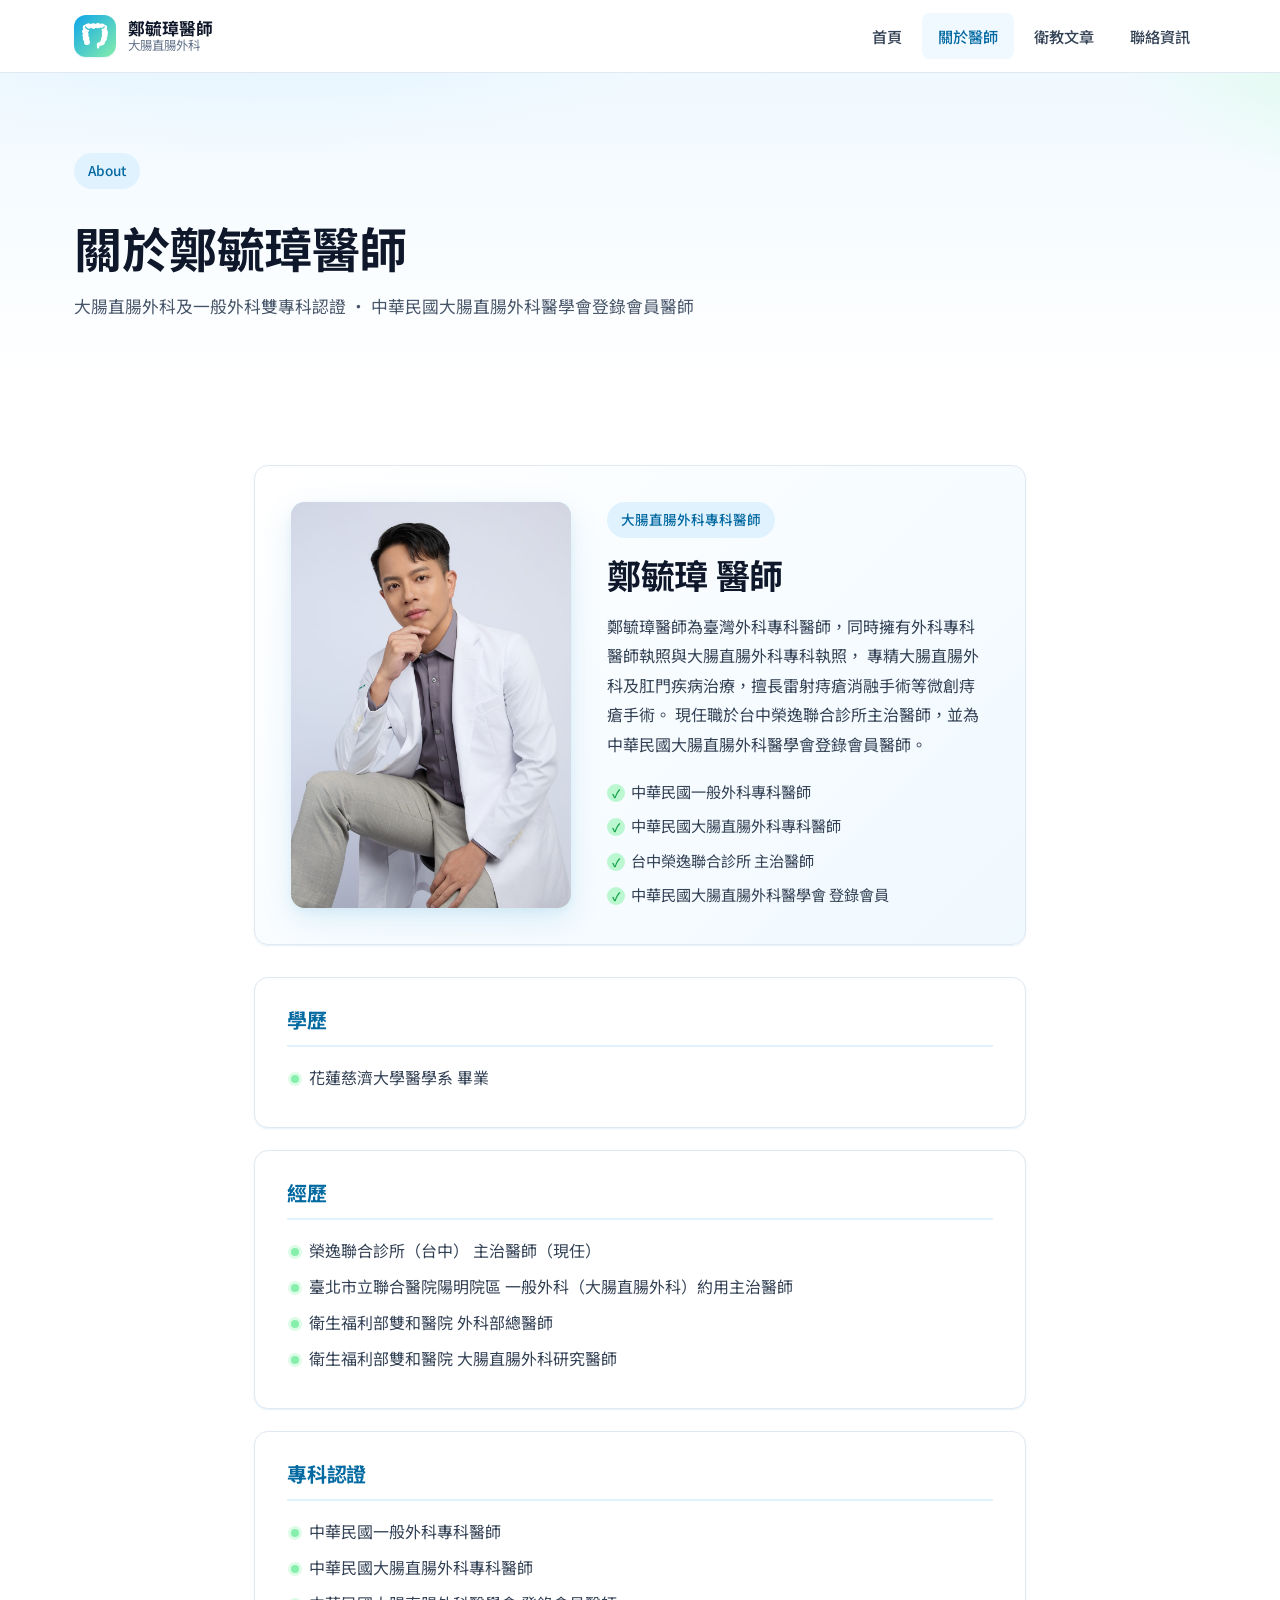
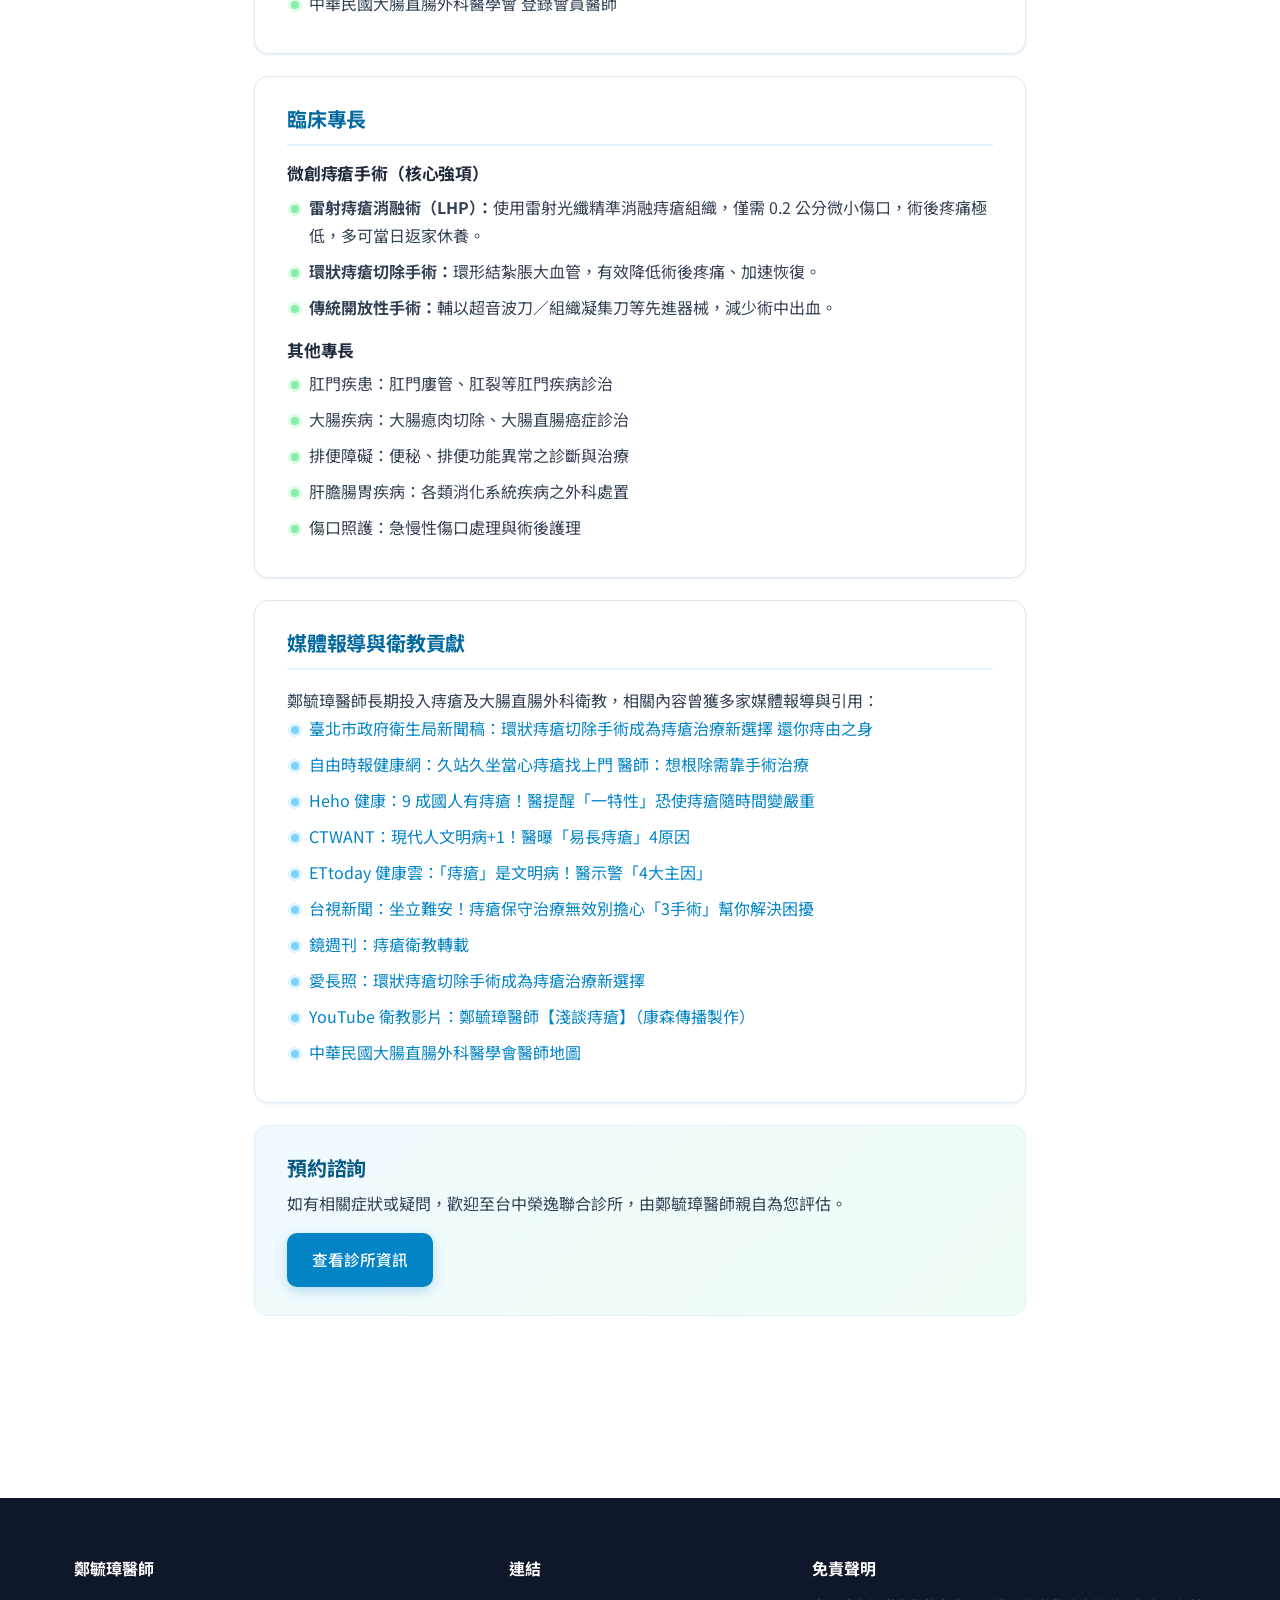
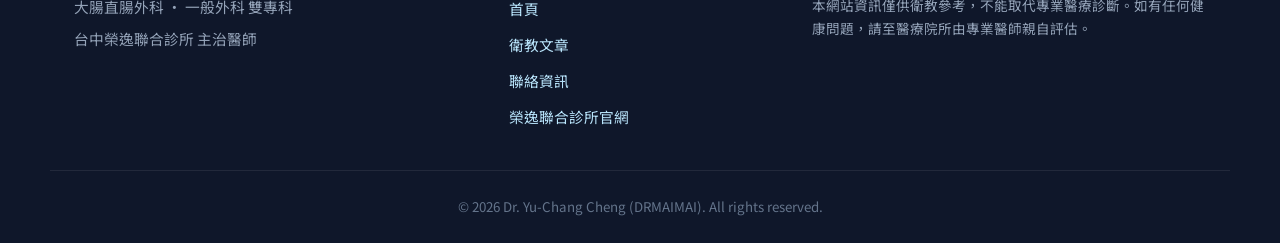
==== commit a8b885de: "Update footer copyright to English Dr. Yu-Chang Cheng (DRMAIMAI)" ====
--- a/about.html
+++ b/about.html
@@ -173,7 +173,7 @@
       </div>
     </div>
     <div class="container footer-bottom">
-      <small>© <span id="year"></span> 鄭毓璋醫師 ・ 榮逸聯合診所</small>
+      <small>© <span id="year"></span> Dr. Yu-Chang Cheng (DRMAIMAI). All rights reserved.</small>
     </div>
   </footer>
 
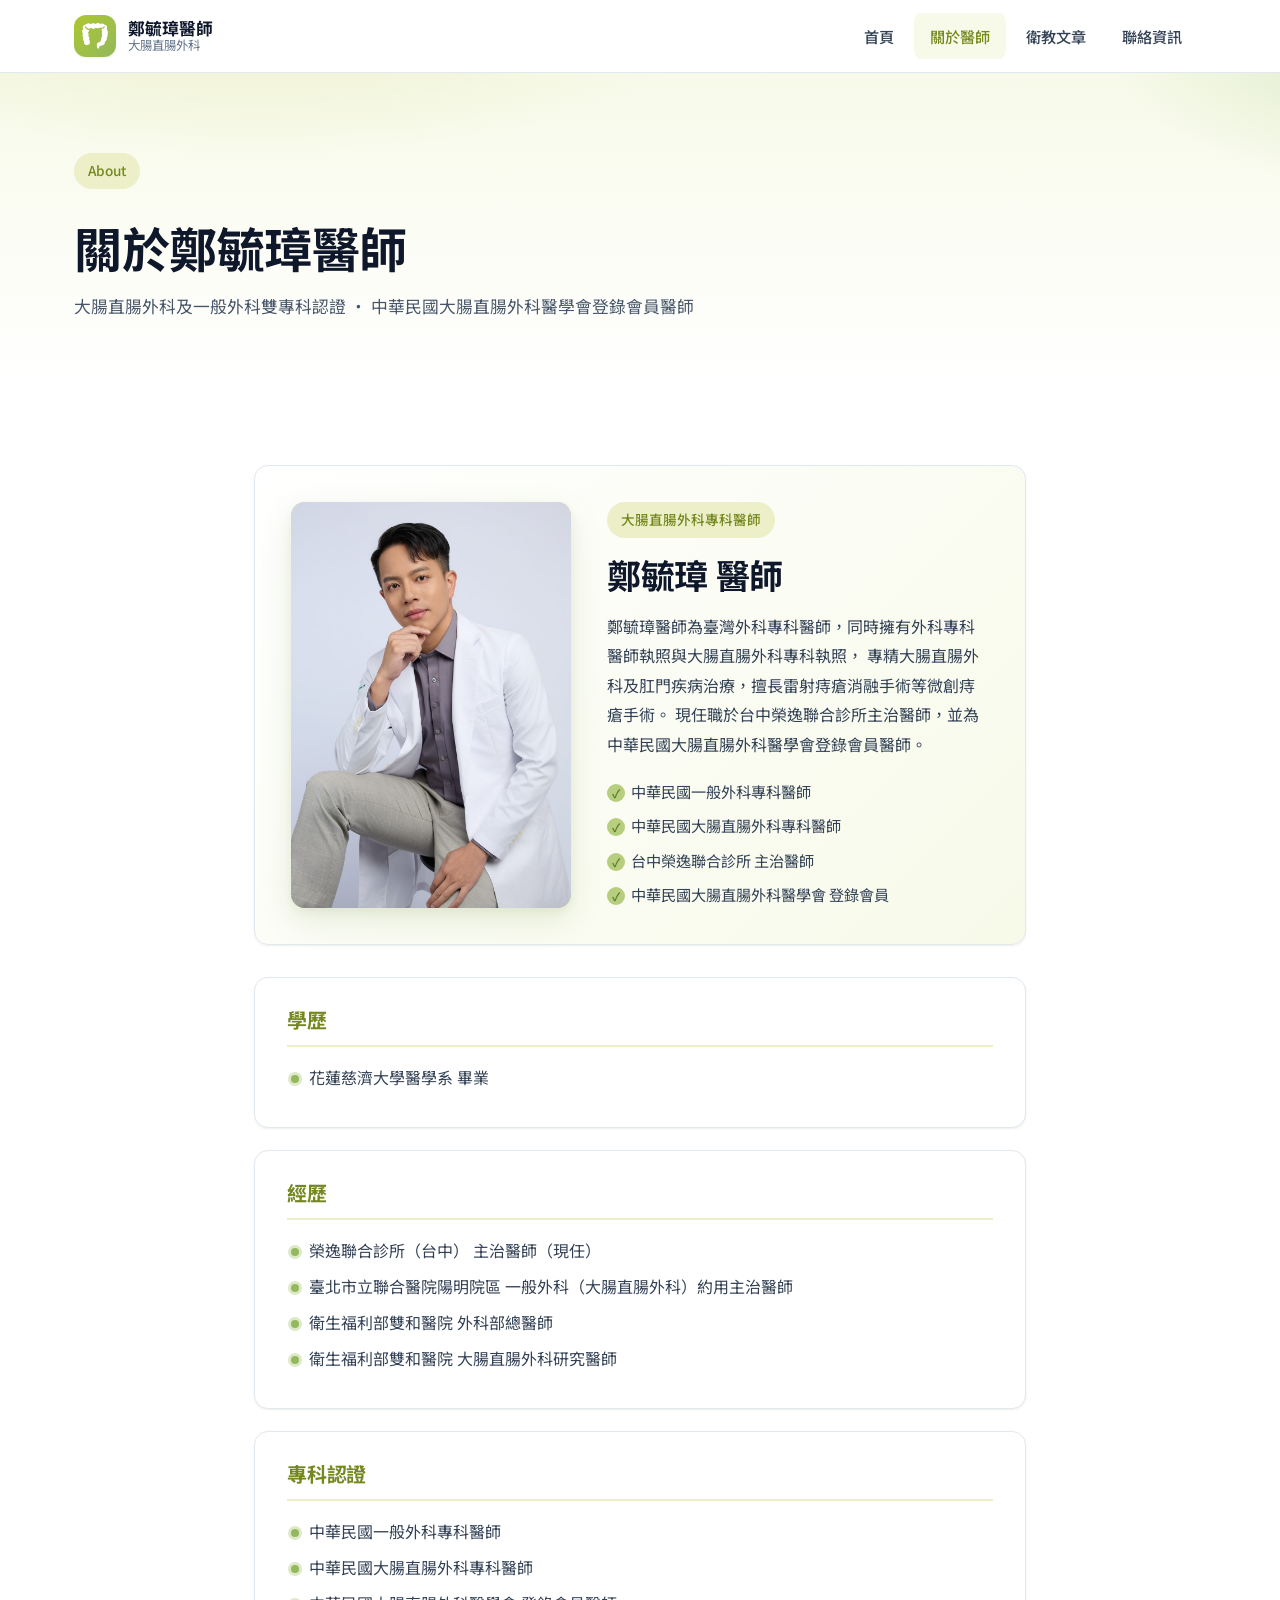
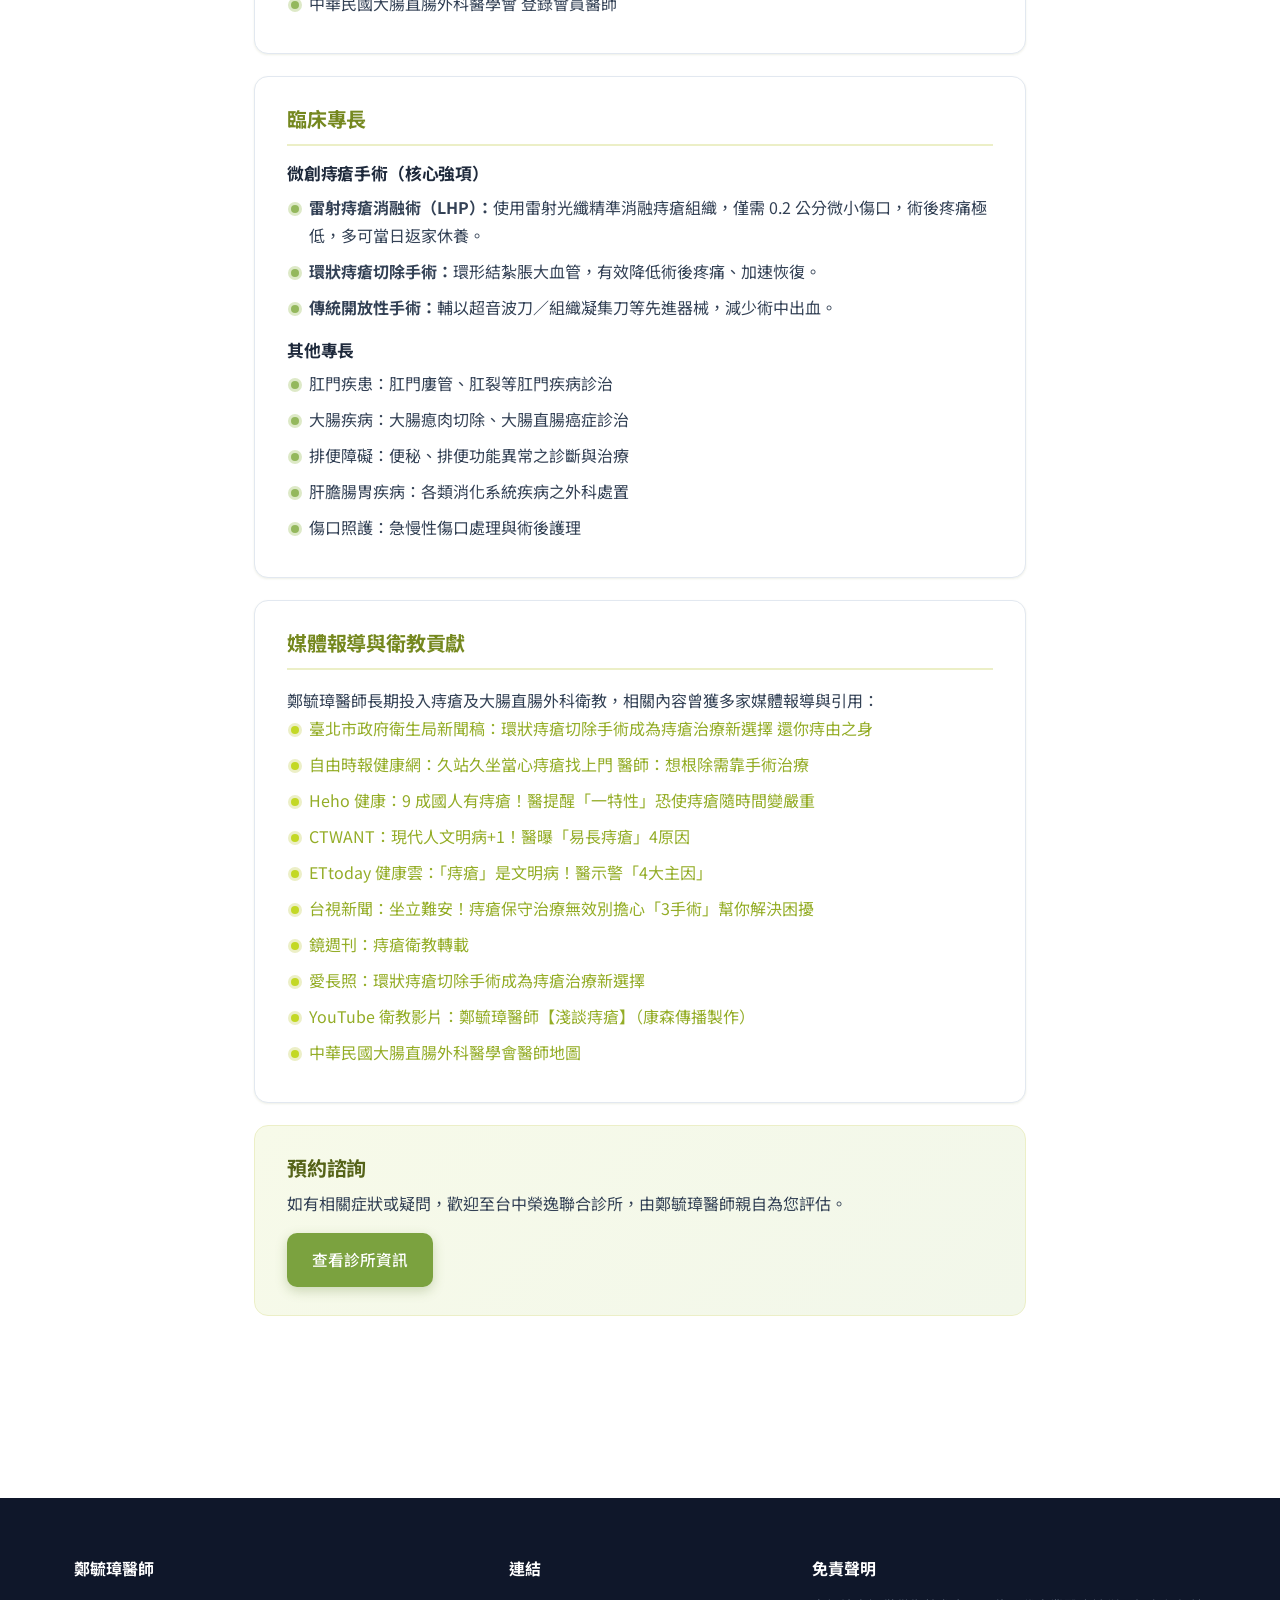
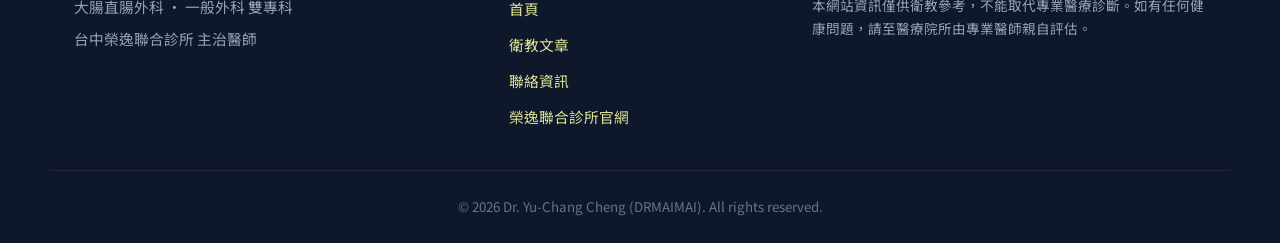
==== commit 09e2e92e: "UI overhaul: wakakusa/wakamidori palette + scroll animations + i18n + glass cursor Major changes: - " ====
--- a/about.html
+++ b/about.html
@@ -3,8 +3,8 @@
 <head>
   <meta charset="UTF-8" />
   <meta name="viewport" content="width=device-width, initial-scale=1.0" />
-  <title>關於鄭毓璋醫師｜大腸直腸外科專科醫師</title>
-  <meta name="description" content="鄭毓璋醫師，花蓮慈濟大學醫學系畢業，雙專科認證（一般外科、大腸直腸外科），現任台中榮逸聯合診所主治醫師，專精微創痔瘡手術。" />
+  <title>關於鄭毓璋醫師（DRMAIMAI）｜大腸直腸外科專科醫師</title>
+  <meta name="description" content="鄭毓璋醫師（Dr. Yu-Chang Cheng, DRMAIMAI），花蓮慈濟大學醫學系畢業，中華民國一般外科及大腸直腸外科雙專科認證，現任台中榮逸聯合診所主治醫師，專精雷射痔瘡消融術（LHP）等微創痔瘡手術，多次受邀媒體衛教報導。" />
   <meta name="keywords" content="鄭毓璋醫師,大腸直腸外科專科醫師,榮逸聯合診所,雷射痔瘡消融術,微創痔瘡手術" />
   <meta name="author" content="鄭毓璋醫師" />
   <meta name="robots" content="index,follow,max-image-preview:large" />
@@ -27,6 +27,71 @@
   <link rel="preconnect" href="https://fonts.gstatic.com" crossorigin />
   <link href="https://fonts.googleapis.com/css2?family=Noto+Sans+TC:wght@300;400;500;700&display=swap" rel="stylesheet" />
   <link rel="stylesheet" href="assets/css/style.css" />
+
+  <script type="application/ld+json">
+  {
+    "@context": "https://schema.org",
+    "@graph": [
+      {
+        "@type": "ProfilePage",
+        "@id": "https://dr-maimai-yc-c-blog.vercel.app/about#profile",
+        "url": "https://dr-maimai-yc-c-blog.vercel.app/about",
+        "name": "關於鄭毓璋醫師",
+        "inLanguage": "zh-Hant",
+        "mainEntity": { "@id": "https://dr-maimai-yc-c-blog.vercel.app/#zheng-yu-zhang" },
+        "about": { "@id": "https://dr-maimai-yc-c-blog.vercel.app/#zheng-yu-zhang" }
+      },
+      {
+        "@type": ["Physician", "Person"],
+        "@id": "https://dr-maimai-yc-c-blog.vercel.app/#zheng-yu-zhang",
+        "name": "鄭毓璋",
+        "alternateName": ["鄭毓璋醫師", "Dr. Yu-Chang Cheng", "Dr. Zheng Yu-Zhang", "DRMAIMAI"],
+        "givenName": "毓璋",
+        "familyName": "鄭",
+        "image": "https://dr-maimai-yc-c-blog.vercel.app/assets/images/dr-zheng.jpg",
+        "jobTitle": "大腸直腸外科專科醫師",
+        "description": "鄭毓璋醫師為臺灣外科專科醫師，同時擁有外科專科醫師執照與大腸直腸外科專科執照，專精大腸直腸外科及肛門疾病治療。",
+        "knowsLanguage": ["zh-Hant", "en"],
+        "nationality": { "@type": "Country", "name": "Taiwan" },
+        "medicalSpecialty": ["大腸直腸外科", "一般外科", "微創痔瘡手術"],
+        "alumniOf": {
+          "@type": "CollegeOrUniversity",
+          "name": "慈濟大學",
+          "address": { "@type": "PostalAddress", "addressLocality": "花蓮", "addressCountry": "TW" }
+        },
+        "worksFor": {
+          "@type": "MedicalClinic",
+          "name": "榮逸聯合診所",
+          "url": "https://rong-yi.com.tw",
+          "address": { "@type": "PostalAddress", "addressLocality": "台中市大雅區", "addressCountry": "TW" }
+        },
+        "url": "https://dr-maimai-yc-c-blog.vercel.app/about",
+        "sameAs": [
+          "https://rong-yi.com.tw/team",
+          "https://www.crs.org.tw/zh-tw/map",
+          "https://www.youtube.com/watch?v=z7JsXWDCQJg",
+          "https://health.gov.taipei/News_Content.aspx?n=4F01EBDF8F61F315&sms=72544237BBE4C5F6&s=62227CDD9274F1FD",
+          "https://health.ltn.com.tw/article/breakingnews/4586172",
+          "https://heho.com.tw/archives/319506",
+          "https://www.ctwant.com/article/320063/",
+          "https://health.ettoday.net/news/2688939",
+          "https://news.ttv.com.tw/news/11303030001800W",
+          "https://www.mirrormedia.mg/external/tvbs_2403035",
+          "https://news.pchome.com.tw/healthcare/heho/20240910/index-72598036751136323012.html",
+          "https://www.ilong-termcare.com/articles/VmLW",
+          "https://www.my-formosa.com.tw/DOC_204009.htm"
+        ]
+      },
+      {
+        "@type": "BreadcrumbList",
+        "itemListElement": [
+          { "@type": "ListItem", "position": 1, "name": "首頁", "item": "https://dr-maimai-yc-c-blog.vercel.app/" },
+          { "@type": "ListItem", "position": 2, "name": "關於鄭毓璋醫師" }
+        ]
+      }
+    ]
+  }
+  </script>
 </head>
 <body>
   <header class="site-header">
@@ -45,6 +110,7 @@
           <li><a href="blog.html">衛教文章</a></li>
           <li><a href="contact.html">聯絡資訊</a></li>
         </ul>
+        <div id="google_translate_element" aria-label="語言切換 Language"></div>
       </nav>
     </div>
   </header>
@@ -178,5 +244,17 @@
   </footer>
 
   <script src="assets/js/main.js"></script>
+
+  <script type="text/javascript">
+    function googleTranslateElementInit() {
+      new google.translate.TranslateElement({
+        pageLanguage: 'zh-TW',
+        includedLanguages: 'en,vi,ja,ko,zh-CN',
+        layout: google.translate.TranslateElement.InlineLayout.SIMPLE,
+        autoDisplay: false
+      }, 'google_translate_element');
+    }
+  </script>
+  <script type="text/javascript" src="//translate.google.com/translate_a/element.js?cb=googleTranslateElementInit" async></script>
 </body>
 </html>
--- a/assets/css/style.css
+++ b/assets/css/style.css
@@ -1,21 +1,21 @@
 :root {
-  /* 水藍主色系 */
-  --blue-50:  #F0F9FF;
-  --blue-100: #E0F2FE;
-  --blue-200: #BAE6FD;
-  --blue-300: #7DD3FC;
-  --blue-500: #0EA5E9;
-  --blue-600: #0284C7;
-  --blue-700: #0369A1;
-  --blue-800: #075985;
-
-  /* 淡綠輔色系 */
-  --green-50:  #F0FDF4;
-  --green-100: #DCFCE7;
-  --green-200: #BBF7D0;
-  --green-300: #86EFAC;
-  --green-500: #22C55E;
-  --green-600: #16A34A;
+  /* 若草色系 wakakusa-iro（黃綠主色） */
+  --blue-50:  #F7FAE9;
+  --blue-100: #ECEFC7;
+  --blue-200: #DCE596;
+  --blue-300: #C3D825;
+  --blue-500: #ADC72F;
+  --blue-600: #94AD27;
+  --blue-700: #75881F;
+  --blue-800: #556318;
+
+  /* 若緑系 wakamidori（深綠輔色） */
+  --green-50:  #F2F7EA;
+  --green-100: #DDE9C7;
+  --green-200: #B6CE7E;
+  --green-300: #94B85D;
+  --green-500: #7BA23F;
+  --green-600: #5E7E2D;
 
   /* 中性色 */
   --ink-900: #0F172A;
@@ -31,9 +31,9 @@
 
   --radius: 14px;
   --radius-sm: 8px;
-  --shadow-sm: 0 1px 2px rgba(2, 132, 199, 0.06), 0 1px 3px rgba(2, 132, 199, 0.05);
-  --shadow-md: 0 4px 12px rgba(2, 132, 199, 0.08), 0 2px 4px rgba(2, 132, 199, 0.05);
-  --shadow-lg: 0 12px 32px rgba(2, 132, 199, 0.12), 0 4px 8px rgba(2, 132, 199, 0.06);
+  --shadow-sm: 0 1px 2px rgba(94, 126, 45, 0.06), 0 1px 3px rgba(94, 126, 45, 0.05);
+  --shadow-md: 0 4px 12px rgba(94, 126, 45, 0.10), 0 2px 4px rgba(94, 126, 45, 0.06);
+  --shadow-lg: 0 12px 32px rgba(94, 126, 45, 0.14), 0 4px 8px rgba(94, 126, 45, 0.07);
 
   --font-sans: 'Noto Sans TC', -apple-system, BlinkMacSystemFont, 'Segoe UI', 'PingFang TC', 'Microsoft JhengHei', sans-serif;
 }
@@ -164,11 +164,36 @@
 
 /* ===== Hero (Home) ===== */
 .hero {
+  position: relative;
+  padding: 80px 0 96px;
+  background-color: var(--blue-50);
+  overflow: hidden;
+}
+.hero::before {
+  /* 醫師手術照片底層 - 含緩慢 zoom-in 動畫 */
+  content: '';
+  position: absolute;
+  inset: 0;
+  background: url('/assets/images/hero-surgery.jpg') center 25% / cover no-repeat;
+  z-index: -2;
+  animation: heroZoom 22s ease-out forwards;
+  will-change: transform;
+}
+.hero::after {
+  /* 上層蒙版：若草 65% + 若綠 55%（保持清爽日式感） */
+  content: '';
+  position: absolute;
+  inset: 0;
   background:
-    radial-gradient(900px 400px at -10% -20%, var(--blue-100), transparent 70%),
-    radial-gradient(700px 400px at 110% 0%, var(--green-100), transparent 60%),
-    linear-gradient(180deg, var(--blue-50), #fff);
-  padding: 80px 0 96px;
+    linear-gradient(135deg, rgba(247, 250, 233, 0.68) 0%, rgba(242, 247, 234, 0.58) 100%),
+    radial-gradient(900px 400px at -10% -20%, rgba(195, 216, 37, 0.18), transparent 70%),
+    radial-gradient(700px 400px at 110% 0%, rgba(123, 162, 63, 0.16), transparent 60%);
+  z-index: -1;
+  pointer-events: none;
+}
+@keyframes heroZoom {
+  from { transform: scale(1); }
+  to   { transform: scale(1.08); }
 }
 .hero-grid {
   display: grid;
@@ -190,6 +215,14 @@
   font-size: clamp(2.1rem, 4.4vw, 3.2rem);
   margin-bottom: 18px;
   color: var(--ink-900);
+}
+.hero-h1-sub {
+  display: block;
+  font-size: 0.6em;
+  font-weight: 500;
+  color: var(--ink-700);
+  margin-top: 6px;
+  letter-spacing: -0.005em;
 }
 .hero-text .lead {
   font-size: 1.08rem;
@@ -306,15 +339,15 @@
   white-space: nowrap;
 }
 .btn-primary {
-  background: var(--blue-600);
+  background: var(--green-500);
   color: #fff;
-  box-shadow: 0 4px 12px rgba(2, 132, 199, 0.25);
+  box-shadow: 0 4px 12px rgba(94, 126, 45, 0.28);
 }
 .btn-primary:hover {
-  background: var(--blue-700);
+  background: var(--green-600);
   color: #fff;
   transform: translateY(-1px);
-  box-shadow: 0 6px 16px rgba(2, 132, 199, 0.32);
+  box-shadow: 0 6px 16px rgba(94, 126, 45, 0.38);
 }
 .btn-secondary {
   background: #fff;
@@ -892,6 +925,136 @@
   grid-column: 1 / -1;
   background: var(--ink-50);
   border-radius: var(--radius);
+}
+
+/* ===========================================================
+   Scroll-reveal 動畫
+   =========================================================== */
+.reveal {
+  opacity: 0;
+  transform: translateY(24px);
+  transition: opacity 0.7s cubic-bezier(0.22, 1, 0.36, 1),
+              transform 0.7s cubic-bezier(0.22, 1, 0.36, 1);
+}
+.reveal.in-view {
+  opacity: 1;
+  transform: translateY(0);
+}
+/* 卡片群組 stagger 效果（後面的卡片晚一點亮起） */
+.grid-cards .reveal.in-view:nth-child(2) { transition-delay: 0.08s; }
+.grid-cards .reveal.in-view:nth-child(3) { transition-delay: 0.16s; }
+.grid-cards .reveal.in-view:nth-child(4) { transition-delay: 0.24s; }
+.grid-cards .reveal.in-view:nth-child(5) { transition-delay: 0.32s; }
+.grid-cards .reveal.in-view:nth-child(6) { transition-delay: 0.40s; }
+
+/* 尊重使用者「減少動畫」設定 */
+@media (prefers-reduced-motion: reduce) {
+  .reveal, .reveal.in-view {
+    opacity: 1 !important;
+    transform: none !important;
+    transition: none !important;
+  }
+  .hero::before { animation: none !important; }
+}
+
+/* ===========================================================
+   玻璃擬真游標（僅桌機 hover 裝置啟用）
+   =========================================================== */
+.glass-cursor {
+  position: fixed;
+  top: 0; left: 0;
+  width: 30px;
+  height: 30px;
+  border-radius: 50%;
+  background: rgba(255, 255, 255, 0.18);
+  backdrop-filter: blur(10px) saturate(160%);
+  -webkit-backdrop-filter: blur(10px) saturate(160%);
+  border: 1px solid rgba(255, 255, 255, 0.5);
+  box-shadow:
+    0 4px 20px rgba(94, 126, 45, 0.15),
+    inset 0 1px 1px rgba(255, 255, 255, 0.6);
+  pointer-events: none;
+  transform: translate(-50%, -50%);
+  z-index: 9999;
+  transition:
+    width 0.22s cubic-bezier(0.22, 1, 0.36, 1),
+    height 0.22s cubic-bezier(0.22, 1, 0.36, 1),
+    background-color 0.22s ease,
+    border-radius 0.22s ease;
+  opacity: 0;
+}
+.glass-cursor.is-active { opacity: 1; }
+.glass-cursor.is-hovering {
+  width: 56px;
+  height: 56px;
+  background: rgba(195, 216, 37, 0.20);
+  border-color: rgba(123, 162, 63, 0.55);
+}
+.glass-cursor.is-clicking {
+  width: 22px;
+  height: 22px;
+  background: rgba(123, 162, 63, 0.35);
+}
+/* 桌機 hover 裝置：隱藏系統游標讓玻璃游標獨家上場 */
+@media (hover: hover) and (pointer: fine) {
+  html, body { cursor: none; }
+  a, button, input, select, textarea, [role="button"], .post-card, .tag-btn { cursor: none; }
+}
+/* 觸控裝置不顯示自訂游標、保留系統指標 */
+@media (hover: none), (pointer: coarse) {
+  .glass-cursor { display: none !important; }
+  html, body, a, button { cursor: auto; }
+}
+
+/* ===========================================================
+   Google Translate 語言切換器（藏 Google 預設外觀，套自家樣式）
+   =========================================================== */
+#google_translate_element {
+  display: inline-flex;
+  align-items: center;
+  margin-left: 8px;
+}
+.goog-te-banner-frame.skiptranslate,
+.goog-te-gadget-icon,
+.goog-tooltip,
+.goog-tooltip:hover,
+.goog-text-highlight {
+  display: none !important;
+  background: none !important;
+  box-shadow: none !important;
+}
+body { top: 0 !important; }
+.goog-te-gadget {
+  font-family: var(--font-sans) !important;
+  font-size: 0 !important; /* 隱藏 "Powered by Google" 文字 */
+  color: transparent !important;
+}
+.goog-te-gadget > span,
+.goog-te-gadget > div { display: none !important; }
+.goog-te-gadget > select,
+.goog-te-gadget .goog-te-combo {
+  font-family: var(--font-sans) !important;
+  font-size: 0.88rem !important;
+  padding: 7px 28px 7px 12px !important;
+  border: 1px solid var(--ink-200) !important;
+  border-radius: 8px !important;
+  background: #fff !important;
+  color: var(--ink-700) !important;
+  cursor: pointer !important;
+  appearance: none !important;
+  -webkit-appearance: none !important;
+  background-image: url("data:image/svg+xml;utf8,<svg xmlns='http://www.w3.org/2000/svg' width='10' height='6' viewBox='0 0 10 6'><path fill='%23475569' d='M5 6L0 0h10z'/></svg>") !important;
+  background-repeat: no-repeat !important;
+  background-position: right 10px center !important;
+  transition: border-color 0.2s, box-shadow 0.2s !important;
+}
+.goog-te-gadget .goog-te-combo:hover {
+  border-color: var(--green-500) !important;
+}
+.goog-te-gadget .goog-te-combo:focus {
+  outline: none !important;
+  border-color: var(--green-500) !important;
+  box-shadow: 0 0 0 3px rgba(123, 162, 63, 0.18) !important;
 }
 
 /* ===== Responsive ===== */
@@ -952,4 +1115,25 @@
   .info-block { padding: 22px; }
   .hero-text h1 { font-size: 1.9rem; }
   .blog-toolbar { flex-direction: column; align-items: stretch; }
-}
+
+  /* 行動版：語言切換器縮小避免擠壓漢堡選單 */
+  #google_translate_element { margin-left: 4px; }
+  .goog-te-gadget .goog-te-combo {
+    padding: 6px 22px 6px 8px !important;
+    font-size: 0.78rem !important;
+    max-width: 90px;
+  }
+}
+
+/* 更窄螢幕：簡化 H1 + 進一步壓縮語言選單 */
+@media (max-width: 420px) {
+  .hero-text h1 { font-size: 1.65rem; }
+  .hero-h1-sub { font-size: 0.7em; }
+  .hero { padding: 56px 0 64px; }
+  .goog-te-gadget .goog-te-combo {
+    padding: 5px 18px 5px 6px !important;
+    font-size: 0.72rem !important;
+    max-width: 72px;
+  }
+  .brand-text small { display: none; } /* 騰出空間給語言選單 */
+}
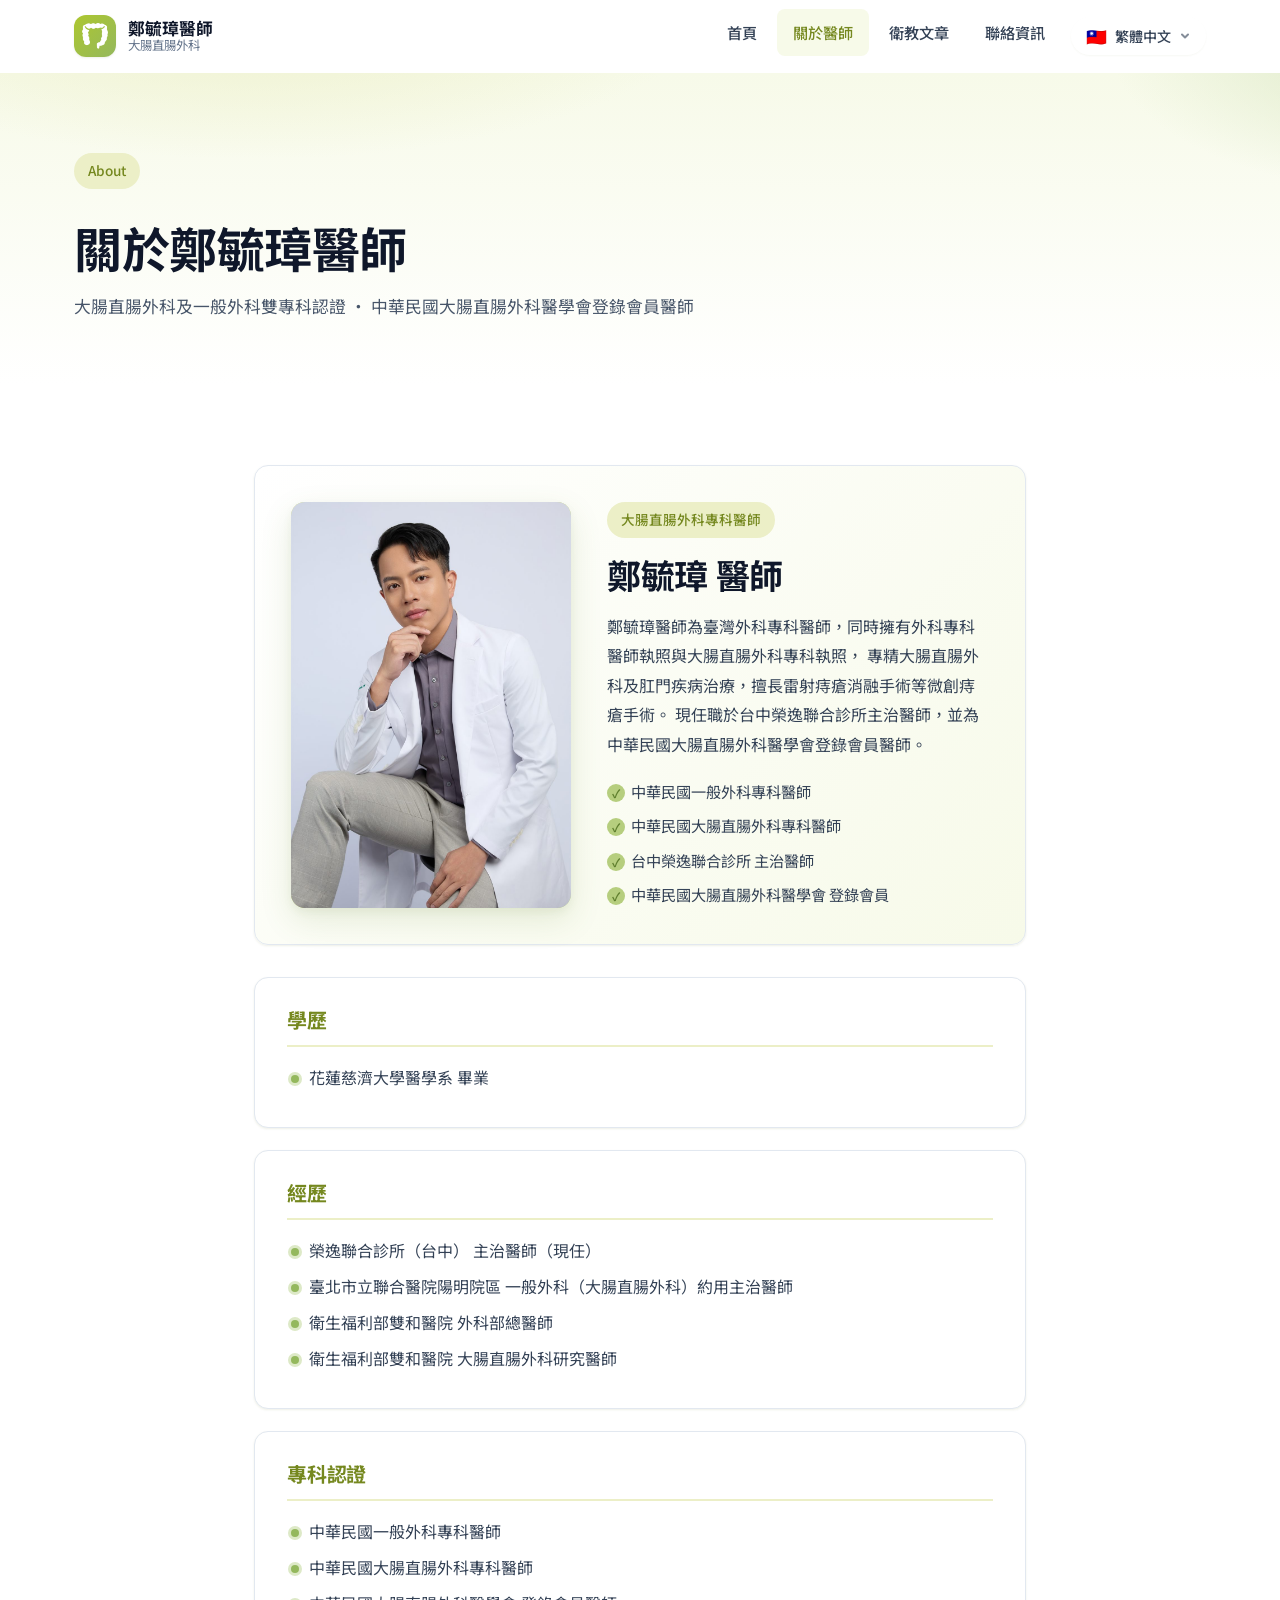
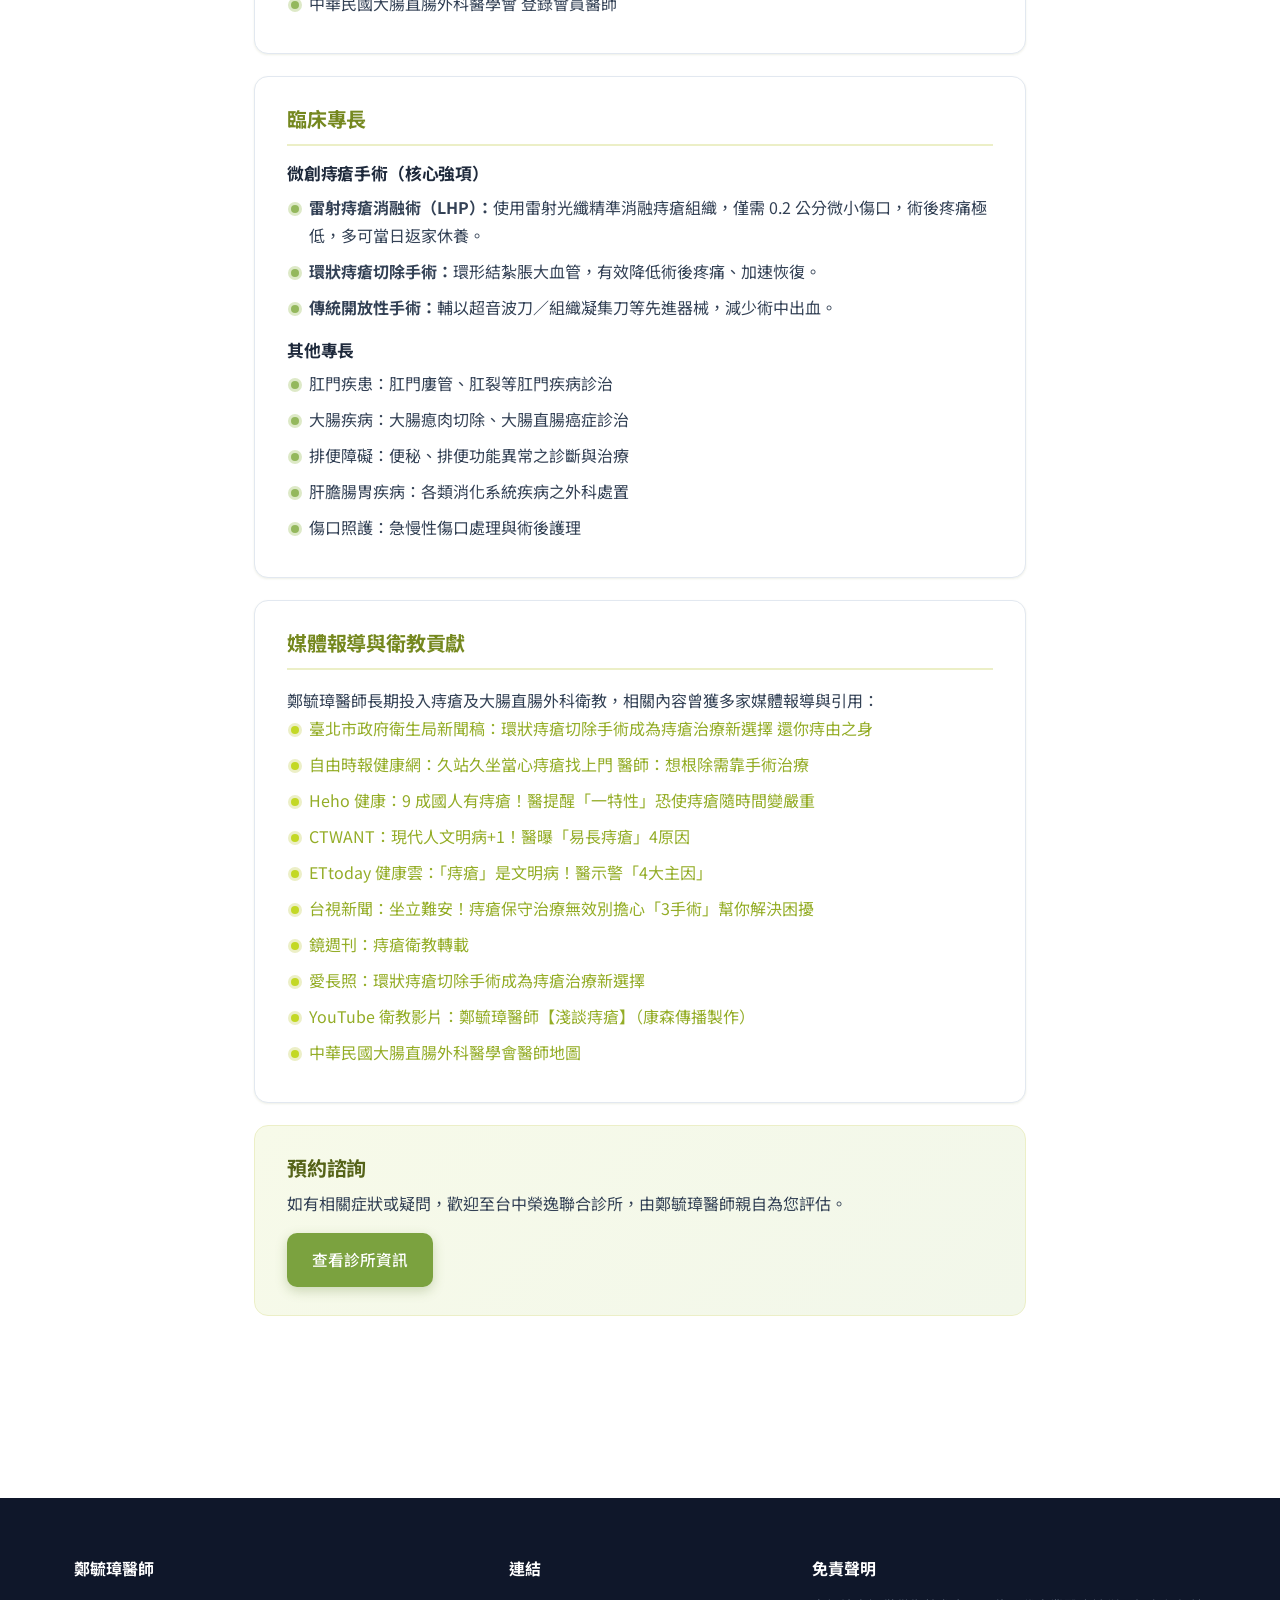
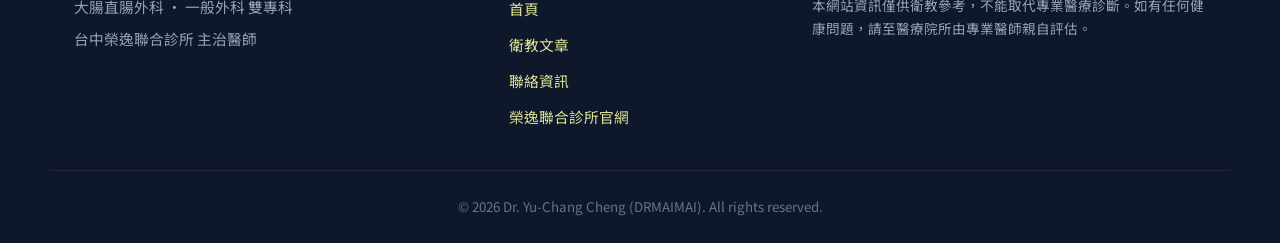
==== commit 84e5839d: "Header transparency + custom glass language dropdown + zoom-out hero - Hero keyframe reversed: scale" ====
--- a/about.html
+++ b/about.html
@@ -110,7 +110,22 @@
           <li><a href="blog.html">衛教文章</a></li>
           <li><a href="contact.html">聯絡資訊</a></li>
         </ul>
-        <div id="google_translate_element" aria-label="語言切換 Language"></div>
+        <div class="lang-switcher" data-lang-switcher>
+          <button type="button" class="lang-button" aria-haspopup="listbox" aria-expanded="false" aria-label="切換語言 / Switch language">
+            <span class="lang-flag">🇹🇼</span>
+            <span class="lang-name-short">中文</span>
+            <svg class="lang-chevron" viewBox="0 0 12 12" fill="none" stroke="currentColor" stroke-width="2" stroke-linecap="round" stroke-linejoin="round"><path d="M3 4.5L6 7.5L9 4.5"/></svg>
+          </button>
+          <div class="lang-menu" role="listbox" aria-label="可選語言">
+            <button type="button" class="lang-option is-current" data-lang="zh-TW" role="option"><span class="lang-flag">🇹🇼</span><span class="lang-name">繁體中文</span></button>
+            <button type="button" class="lang-option" data-lang="en"    role="option"><span class="lang-flag">🇺🇸</span><span class="lang-name">English</span><span class="lang-native">English</span></button>
+            <button type="button" class="lang-option" data-lang="ja"    role="option"><span class="lang-flag">🇯🇵</span><span class="lang-name">日本語</span><span class="lang-native">Japanese</span></button>
+            <button type="button" class="lang-option" data-lang="ko"    role="option"><span class="lang-flag">🇰🇷</span><span class="lang-name">한국어</span><span class="lang-native">Korean</span></button>
+            <button type="button" class="lang-option" data-lang="vi"    role="option"><span class="lang-flag">🇻🇳</span><span class="lang-name">Tiếng Việt</span><span class="lang-native">Vietnamese</span></button>
+            <button type="button" class="lang-option" data-lang="zh-CN" role="option"><span class="lang-flag">🇨🇳</span><span class="lang-name">简体中文</span></button>
+          </div>
+        </div>
+        <div id="google_translate_element" aria-hidden="true"></div>
       </nav>
     </div>
   </header>
--- a/assets/css/style.css
+++ b/assets/css/style.css
@@ -72,10 +72,22 @@
   position: sticky;
   top: 0;
   z-index: 50;
+  background: transparent;
+  border-bottom: 1px solid transparent;
+  transition:
+    background 0.32s ease,
+    backdrop-filter 0.32s ease,
+    border-bottom-color 0.32s ease,
+    box-shadow 0.32s ease;
+}
+.site-header:hover,
+.site-header.is-scrolled,
+.site-header.is-focused {
   background: rgba(255, 255, 255, 0.92);
-  backdrop-filter: saturate(180%) blur(12px);
-  -webkit-backdrop-filter: saturate(180%) blur(12px);
-  border-bottom: 1px solid var(--ink-200);
+  backdrop-filter: saturate(180%) blur(14px);
+  -webkit-backdrop-filter: saturate(180%) blur(14px);
+  border-bottom-color: var(--ink-200);
+  box-shadow: 0 2px 8px rgba(94, 126, 45, 0.06);
 }
 .header-inner {
   display: flex;
@@ -165,6 +177,7 @@
 /* ===== Hero (Home) ===== */
 .hero {
   position: relative;
+  isolation: isolate;
   padding: 80px 0 96px;
   background-color: var(--blue-50);
   overflow: hidden;
@@ -192,8 +205,9 @@
   pointer-events: none;
 }
 @keyframes heroZoom {
-  from { transform: scale(1); }
-  to   { transform: scale(1.08); }
+  /* zoom-out：載入瞬間略放大，緩慢拉回 1.0，像鏡頭往後退 */
+  from { transform: scale(1.10); }
+  to   { transform: scale(1.00); }
 }
 .hero-grid {
   display: grid;
@@ -958,61 +972,109 @@
 }
 
 /* ===========================================================
-   玻璃擬真游標（僅桌機 hover 裝置啟用）
+   玻璃擬真 Hover 效果（滑鼠移到可點擊元件時，元件變玻璃感）
    =========================================================== */
-.glass-cursor {
-  position: fixed;
-  top: 0; left: 0;
-  width: 30px;
-  height: 30px;
-  border-radius: 50%;
-  background: rgba(255, 255, 255, 0.18);
-  backdrop-filter: blur(10px) saturate(160%);
-  -webkit-backdrop-filter: blur(10px) saturate(160%);
-  border: 1px solid rgba(255, 255, 255, 0.5);
-  box-shadow:
-    0 4px 20px rgba(94, 126, 45, 0.15),
-    inset 0 1px 1px rgba(255, 255, 255, 0.6);
+
+/* 共用：所有可點擊元件出現指標游標 */
+a, button, [role="button"], .post-card, .card, .tag-btn { cursor: pointer; }
+
+/* Nav 連結：hover 時長出霧化玻璃底 */
+.nav-list a {
+  position: relative;
+  overflow: hidden;
+  z-index: 0;
+  transition: color 0.25s ease;
+}
+.nav-list a::before {
+  content: '';
+  position: absolute;
+  inset: 0;
+  background: linear-gradient(135deg,
+    rgba(255, 255, 255, 0.65) 0%,
+    rgba(195, 216, 37, 0.18) 100%);
+  backdrop-filter: blur(10px) saturate(180%);
+  -webkit-backdrop-filter: blur(10px) saturate(180%);
+  border: 1px solid rgba(255, 255, 255, 0.55);
+  border-radius: inherit;
+  opacity: 0;
+  transition: opacity 0.28s ease;
+  z-index: -1;
   pointer-events: none;
-  transform: translate(-50%, -50%);
-  z-index: 9999;
-  transition:
-    width 0.22s cubic-bezier(0.22, 1, 0.36, 1),
-    height 0.22s cubic-bezier(0.22, 1, 0.36, 1),
-    background-color 0.22s ease,
-    border-radius 0.22s ease;
+}
+.nav-list a:hover::before { opacity: 1; }
+
+/* Buttons：保持原本顏色，hover 時加一層玻璃光澤 */
+.btn { position: relative; overflow: hidden; isolation: isolate; }
+.btn::after {
+  content: '';
+  position: absolute;
+  inset: 0;
+  background: linear-gradient(135deg,
+    rgba(255, 255, 255, 0.40) 0%,
+    rgba(255, 255, 255, 0.05) 45%,
+    rgba(255, 255, 255, 0.25) 100%);
+  border-radius: inherit;
   opacity: 0;
-}
-.glass-cursor.is-active { opacity: 1; }
-.glass-cursor.is-hovering {
-  width: 56px;
-  height: 56px;
-  background: rgba(195, 216, 37, 0.20);
-  border-color: rgba(123, 162, 63, 0.55);
-}
-.glass-cursor.is-clicking {
-  width: 22px;
-  height: 22px;
-  background: rgba(123, 162, 63, 0.35);
-}
-/* 桌機 hover 裝置：隱藏系統游標讓玻璃游標獨家上場 */
-@media (hover: hover) and (pointer: fine) {
-  html, body { cursor: none; }
-  a, button, input, select, textarea, [role="button"], .post-card, .tag-btn { cursor: none; }
-}
-/* 觸控裝置不顯示自訂游標、保留系統指標 */
-@media (hover: none), (pointer: coarse) {
-  .glass-cursor { display: none !important; }
-  html, body, a, button { cursor: auto; }
-}
+  transition: opacity 0.3s ease;
+  pointer-events: none;
+}
+.btn:hover::after { opacity: 1; }
+
+/* Tag 按鈕：玻璃 hover */
+.tag-btn { position: relative; overflow: hidden; }
+.tag-btn:not(.active)::after {
+  content: '';
+  position: absolute;
+  inset: 0;
+  background: linear-gradient(135deg,
+    rgba(255, 255, 255, 0.55),
+    rgba(195, 216, 37, 0.18));
+  backdrop-filter: blur(8px);
+  -webkit-backdrop-filter: blur(8px);
+  border-radius: inherit;
+  opacity: 0;
+  transition: opacity 0.25s ease;
+  pointer-events: none;
+}
+.tag-btn:not(.active):hover::after { opacity: 1; }
+
+/* 卡片 / 文章卡片：hover 時加玻璃光澤覆蓋層 */
+.card, .post-card {
+  position: relative;
+  isolation: isolate;
+}
+.card::after,
+.post-card::after {
+  content: '';
+  position: absolute;
+  inset: 0;
+  background: linear-gradient(135deg,
+    rgba(255, 255, 255, 0.45) 0%,
+    rgba(255, 255, 255, 0.08) 50%,
+    rgba(195, 216, 37, 0.10) 100%);
+  border-radius: inherit;
+  opacity: 0;
+  transition: opacity 0.32s ease;
+  pointer-events: none;
+  z-index: 1;
+}
+.card:hover::after,
+.post-card:hover::after { opacity: 1; }
+/* 確保卡片內文在玻璃光澤層之上 */
+.card > *,
+.post-card > * { position: relative; z-index: 2; }
 
 /* ===========================================================
-   Google Translate 語言切換器（藏 Google 預設外觀，套自家樣式）
+   Google Translate 完全隱藏（藏到看不見但保留功能 hook）
    =========================================================== */
 #google_translate_element {
-  display: inline-flex;
-  align-items: center;
-  margin-left: 8px;
+  position: fixed;
+  left: -9999px;
+  top: -9999px;
+  width: 1px;
+  height: 1px;
+  opacity: 0;
+  pointer-events: none;
 }
 .goog-te-banner-frame.skiptranslate,
 .goog-te-gadget-icon,
@@ -1024,37 +1086,120 @@
   box-shadow: none !important;
 }
 body { top: 0 !important; }
-.goog-te-gadget {
-  font-family: var(--font-sans) !important;
-  font-size: 0 !important; /* 隱藏 "Powered by Google" 文字 */
-  color: transparent !important;
-}
-.goog-te-gadget > span,
-.goog-te-gadget > div { display: none !important; }
-.goog-te-gadget > select,
-.goog-te-gadget .goog-te-combo {
-  font-family: var(--font-sans) !important;
-  font-size: 0.88rem !important;
-  padding: 7px 28px 7px 12px !important;
-  border: 1px solid var(--ink-200) !important;
-  border-radius: 8px !important;
-  background: #fff !important;
-  color: var(--ink-700) !important;
-  cursor: pointer !important;
-  appearance: none !important;
-  -webkit-appearance: none !important;
-  background-image: url("data:image/svg+xml;utf8,<svg xmlns='http://www.w3.org/2000/svg' width='10' height='6' viewBox='0 0 10 6'><path fill='%23475569' d='M5 6L0 0h10z'/></svg>") !important;
-  background-repeat: no-repeat !important;
-  background-position: right 10px center !important;
-  transition: border-color 0.2s, box-shadow 0.2s !important;
-}
-.goog-te-gadget .goog-te-combo:hover {
-  border-color: var(--green-500) !important;
-}
-.goog-te-gadget .goog-te-combo:focus {
-  outline: none !important;
-  border-color: var(--green-500) !important;
-  box-shadow: 0 0 0 3px rgba(123, 162, 63, 0.18) !important;
+
+/* ===========================================================
+   自製語言切換器（玻璃式下拉、含國旗、含 hover 動畫）
+   =========================================================== */
+.lang-switcher {
+  position: relative;
+  margin-left: 10px;
+}
+.lang-button {
+  display: inline-flex;
+  align-items: center;
+  gap: 8px;
+  padding: 8px 14px;
+  font-family: inherit;
+  font-size: 0.88rem;
+  font-weight: 500;
+  color: var(--ink-700);
+  background: rgba(255, 255, 255, 0.72);
+  backdrop-filter: blur(10px) saturate(180%);
+  -webkit-backdrop-filter: blur(10px) saturate(180%);
+  border: 1px solid rgba(255, 255, 255, 0.6);
+  border-radius: 999px;
+  cursor: pointer;
+  transition: all 0.22s ease;
+  box-shadow:
+    0 1px 2px rgba(94, 126, 45, 0.05),
+    inset 0 1px 0 rgba(255, 255, 255, 0.6);
+}
+.lang-button:hover {
+  background: rgba(255, 255, 255, 0.92);
+  border-color: var(--green-200);
+  color: var(--green-600);
+  box-shadow:
+    0 4px 12px rgba(94, 126, 45, 0.12),
+    inset 0 1px 0 rgba(255, 255, 255, 0.8);
+}
+.lang-button .lang-flag {
+  font-size: 1.05rem;
+  line-height: 1;
+}
+.lang-button .lang-chevron {
+  width: 12px;
+  height: 12px;
+  transition: transform 0.25s ease;
+  opacity: 0.6;
+}
+.lang-switcher.is-open .lang-chevron { transform: rotate(180deg); }
+
+.lang-menu {
+  position: absolute;
+  top: calc(100% + 10px);
+  right: 0;
+  min-width: 200px;
+  padding: 6px;
+  background: rgba(255, 255, 255, 0.85);
+  backdrop-filter: blur(20px) saturate(180%);
+  -webkit-backdrop-filter: blur(20px) saturate(180%);
+  border: 1px solid rgba(255, 255, 255, 0.6);
+  border-radius: 14px;
+  box-shadow:
+    0 12px 40px rgba(94, 126, 45, 0.12),
+    0 2px 8px rgba(94, 126, 45, 0.06),
+    inset 0 1px 0 rgba(255, 255, 255, 0.7);
+  opacity: 0;
+  pointer-events: none;
+  transform: translateY(-8px) scale(0.96);
+  transform-origin: top right;
+  transition: opacity 0.22s ease, transform 0.22s cubic-bezier(0.22, 1, 0.36, 1);
+  z-index: 100;
+}
+.lang-switcher.is-open .lang-menu {
+  opacity: 1;
+  pointer-events: auto;
+  transform: translateY(0) scale(1);
+}
+.lang-option {
+  display: flex;
+  align-items: center;
+  gap: 12px;
+  width: 100%;
+  padding: 10px 14px;
+  background: transparent;
+  border: 0;
+  border-radius: 10px;
+  font-family: inherit;
+  font-size: 0.92rem;
+  color: var(--ink-700);
+  text-align: left;
+  cursor: pointer;
+  transition: background 0.18s ease, color 0.18s ease, transform 0.12s ease;
+}
+.lang-option:hover {
+  background: linear-gradient(135deg,
+    rgba(195, 216, 37, 0.18),
+    rgba(123, 162, 63, 0.10));
+  color: var(--green-600);
+}
+.lang-option:active { transform: scale(0.98); }
+.lang-option.is-current {
+  background: rgba(195, 216, 37, 0.14);
+  color: var(--green-600);
+  font-weight: 500;
+}
+.lang-option .lang-flag {
+  font-size: 1.25rem;
+  line-height: 1;
+  flex-shrink: 0;
+}
+.lang-option .lang-name {
+  flex: 1;
+}
+.lang-option .lang-native {
+  color: var(--ink-400);
+  font-size: 0.82rem;
 }
 
 /* ===== Responsive ===== */
@@ -1116,24 +1261,26 @@
   .hero-text h1 { font-size: 1.9rem; }
   .blog-toolbar { flex-direction: column; align-items: stretch; }
 
-  /* 行動版：語言切換器縮小避免擠壓漢堡選單 */
-  #google_translate_element { margin-left: 4px; }
-  .goog-te-gadget .goog-te-combo {
-    padding: 6px 22px 6px 8px !important;
-    font-size: 0.78rem !important;
-    max-width: 90px;
+  /* 行動版：語言按鈕縮小，但下拉選單放滿（避免破版） */
+  .lang-switcher { margin-left: 4px; }
+  .lang-button {
+    padding: 6px 10px;
+    font-size: 0.78rem;
+    gap: 5px;
   }
-}
-
-/* 更窄螢幕：簡化 H1 + 進一步壓縮語言選單 */
+  .lang-button .lang-flag { font-size: 0.95rem; }
+  .lang-button .lang-name-short { display: none; } /* 行動版只顯示國旗 */
+  .lang-menu {
+    min-width: 180px;
+    right: 0;
+  }
+}
+
+/* 更窄螢幕：簡化 H1 */
 @media (max-width: 420px) {
   .hero-text h1 { font-size: 1.65rem; }
   .hero-h1-sub { font-size: 0.7em; }
   .hero { padding: 56px 0 64px; }
-  .goog-te-gadget .goog-te-combo {
-    padding: 5px 18px 5px 6px !important;
-    font-size: 0.72rem !important;
-    max-width: 72px;
-  }
-  .brand-text small { display: none; } /* 騰出空間給語言選單 */
-}
+  .brand-text small { display: none; } /* 騰出空間 */
+  .lang-button { padding: 6px 8px; }
+}
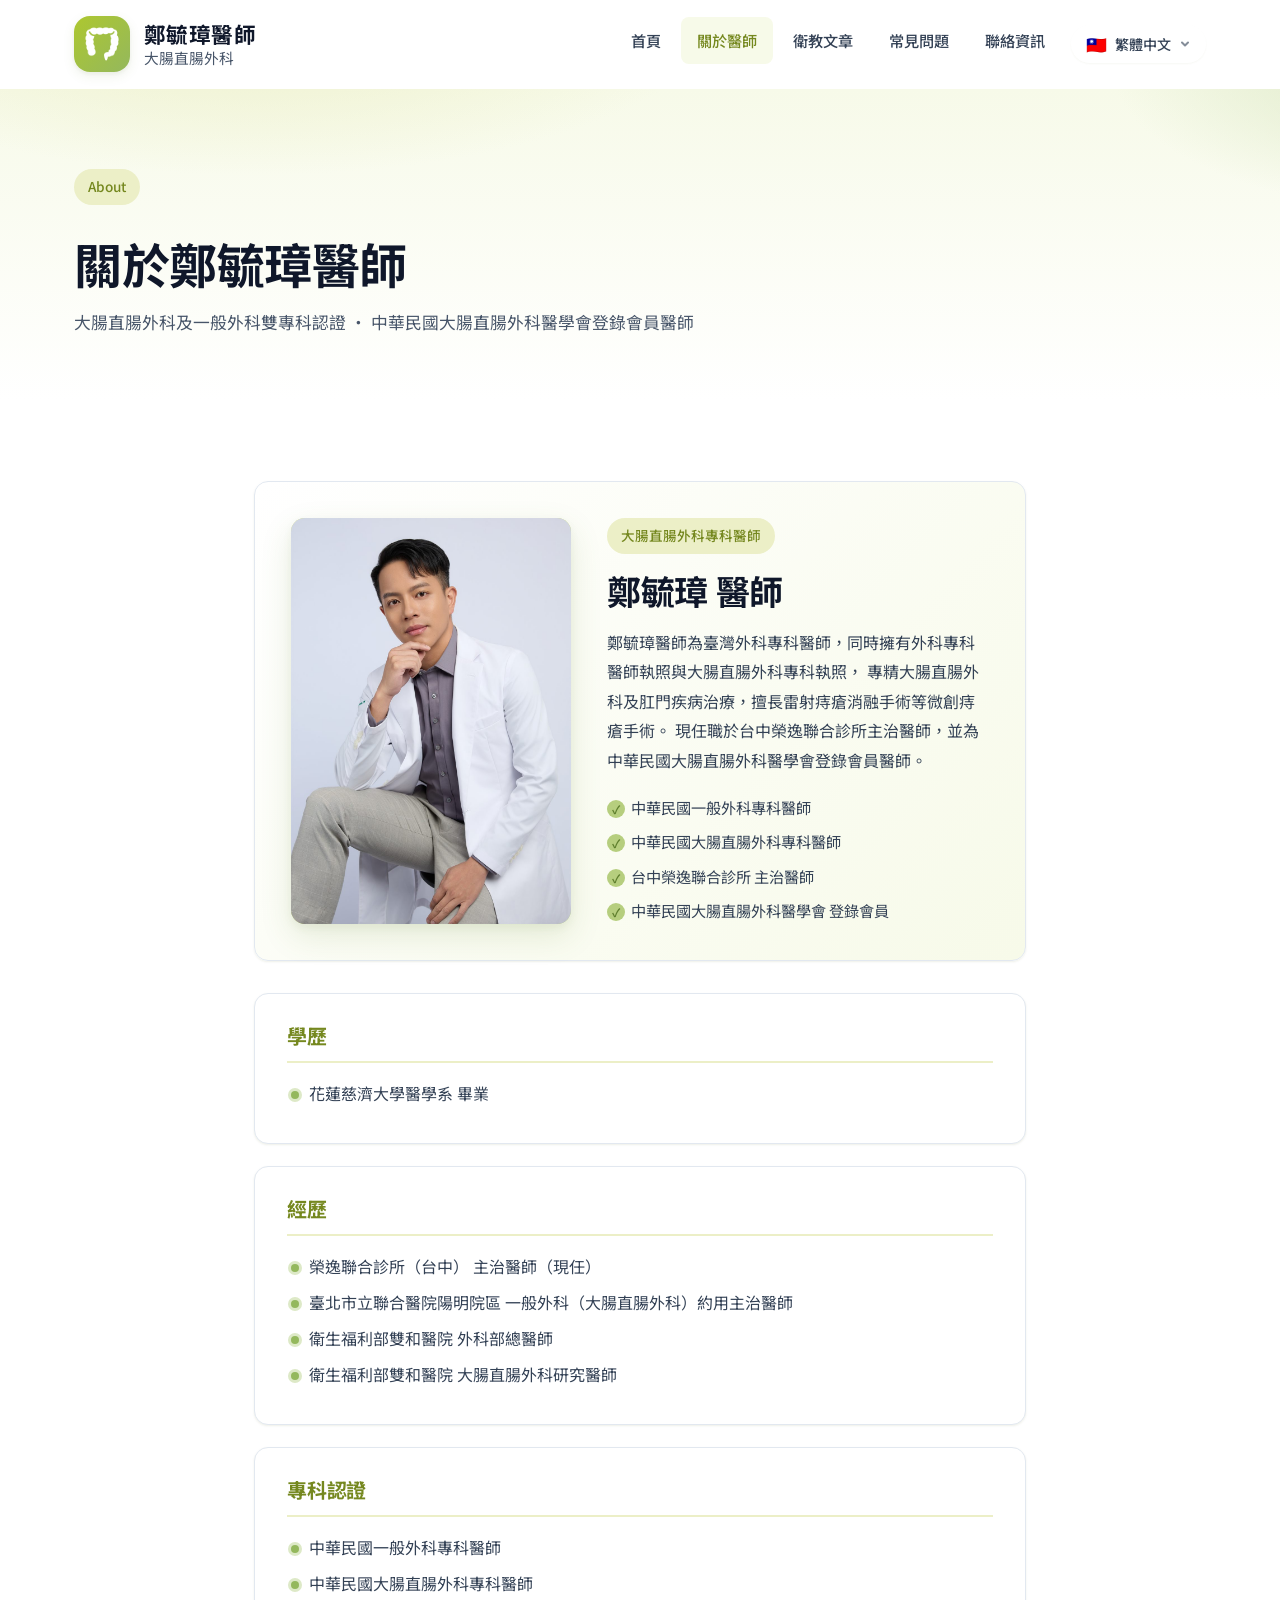
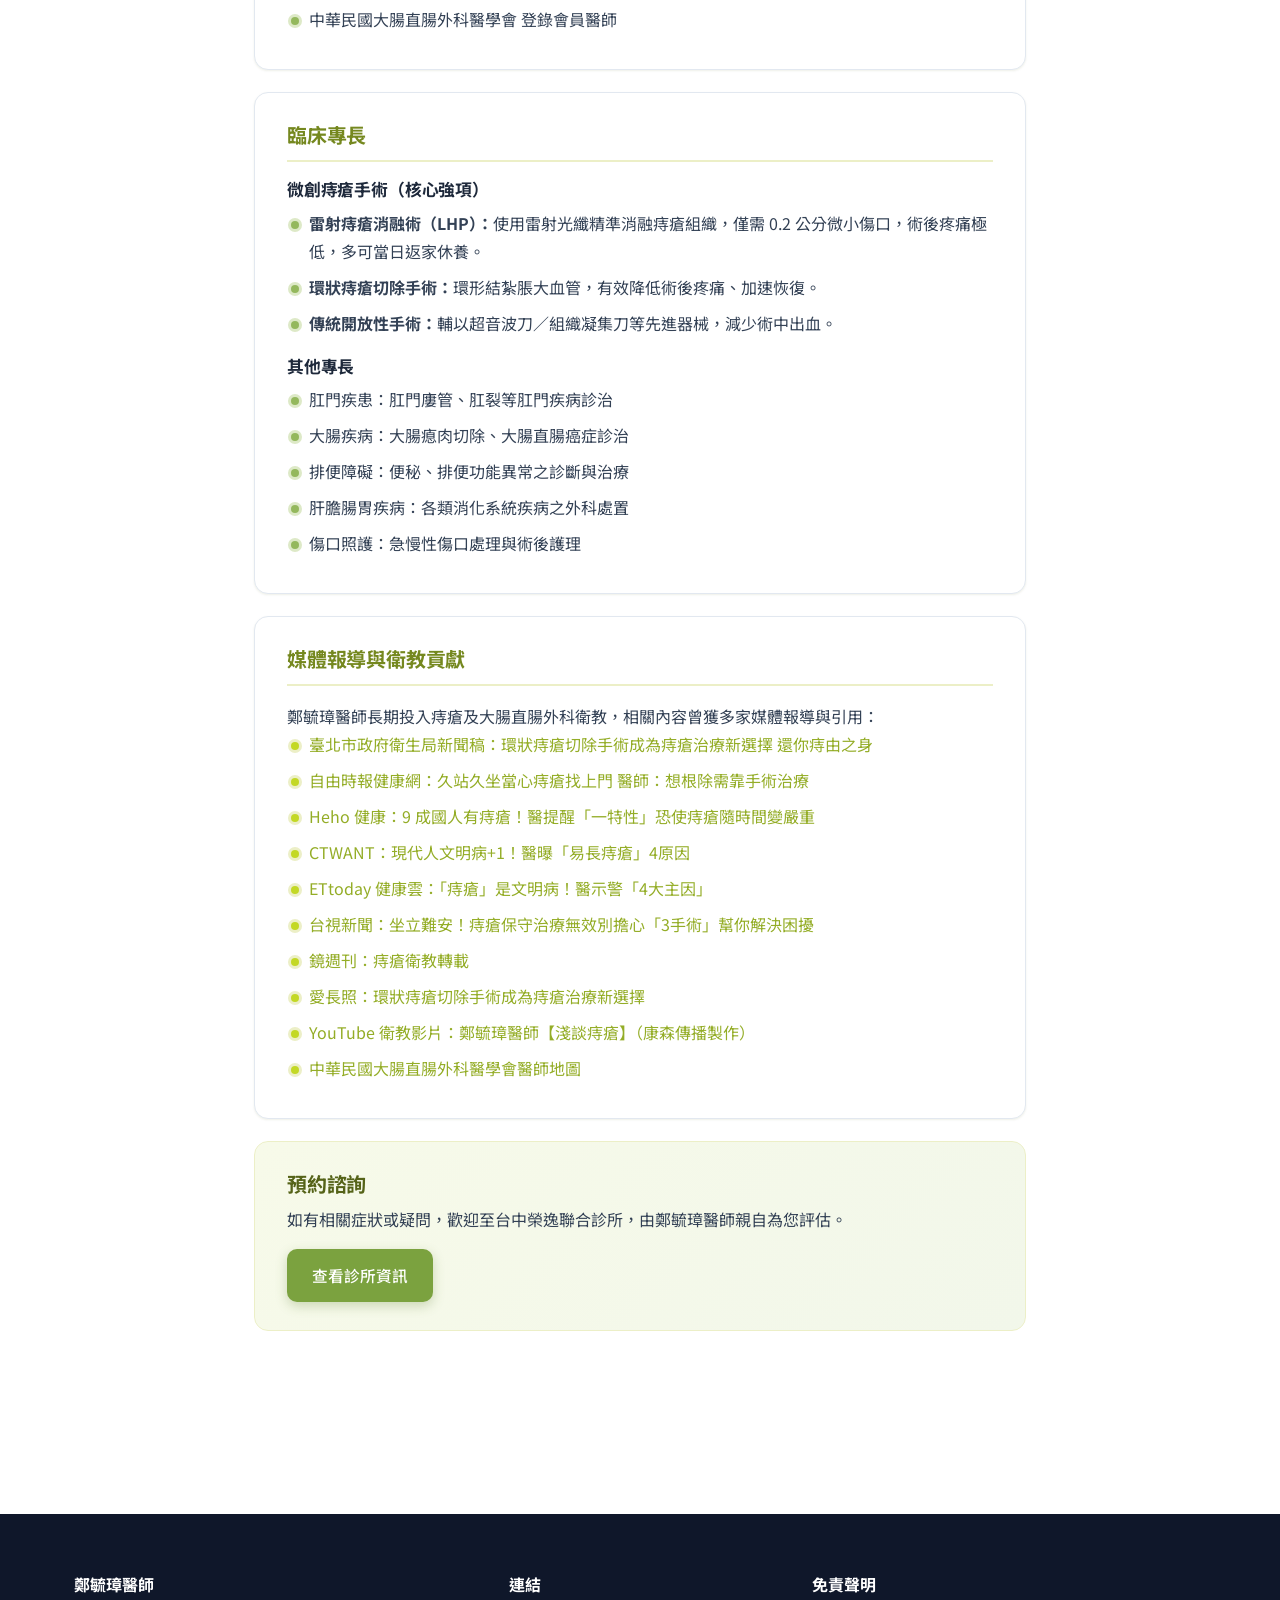
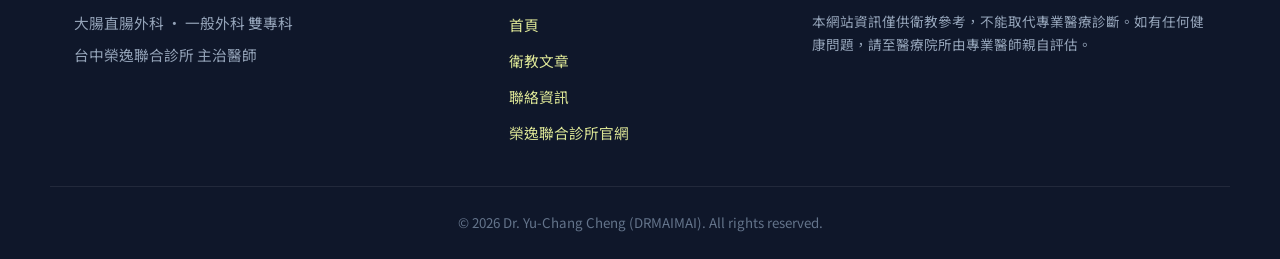
==== commit 62c6712f: "GEO: add comprehensive FAQ page targeting symptom keywords - New /faq page (visible accordion + FAQP" ====
--- a/about.html
+++ b/about.html
@@ -108,6 +108,7 @@
           <li><a href="index.html">首頁</a></li>
           <li><a href="about.html" class="active">關於醫師</a></li>
           <li><a href="blog.html">衛教文章</a></li>
+          <li><a href="faq.html">常見問題</a></li>
           <li><a href="contact.html">聯絡資訊</a></li>
         </ul>
         <div class="lang-switcher" data-lang-switcher>
--- a/assets/css/style.css
+++ b/assets/css/style.css
@@ -83,37 +83,38 @@
 .site-header:hover,
 .site-header.is-scrolled,
 .site-header.is-focused {
-  background: rgba(255, 255, 255, 0.92);
-  backdrop-filter: saturate(180%) blur(14px);
-  -webkit-backdrop-filter: saturate(180%) blur(14px);
-  border-bottom-color: var(--ink-200);
-  box-shadow: 0 2px 8px rgba(94, 126, 45, 0.06);
+  background: rgba(255, 255, 255, 0.78);
+  backdrop-filter: saturate(180%) blur(20px);
+  -webkit-backdrop-filter: saturate(180%) blur(20px);
+  border-bottom-color: rgba(195, 216, 37, 0.25);
+  box-shadow: 0 4px 20px rgba(94, 126, 45, 0.08);
 }
 .header-inner {
   display: flex;
   align-items: center;
   justify-content: space-between;
-  height: 72px;
+  height: 88px;
 }
 .brand {
   display: flex;
   align-items: center;
-  gap: 12px;
+  gap: 14px;
   color: var(--ink-900);
-}
-.brand:hover { color: var(--ink-900); }
+  transition: transform 0.25s ease;
+}
+.brand:hover { color: var(--ink-900); transform: translateY(-1px); }
 .brand-mark {
   display: inline-flex;
   align-items: center;
   justify-content: center;
-  width: 42px;
-  height: 42px;
+  width: 56px;
+  height: 56px;
   background: linear-gradient(135deg, var(--blue-500), var(--green-300));
   color: #fff;
   font-weight: 700;
-  border-radius: 12px;
+  border-radius: 16px;
   font-size: 1.15rem;
-  box-shadow: var(--shadow-sm);
+  box-shadow: var(--shadow-md);
 }
 .brand-mark svg {
   width: 26px;
@@ -125,15 +126,23 @@
   stroke-linejoin: round;
 }
 .brand-mark img {
-  width: 28px;
-  height: 28px;
+  width: 36px;
+  height: 36px;
   display: block;
   /* 把深色 PNG 反白以在漸層底色上清楚顯示 */
   filter: brightness(0) invert(1);
 }
-.brand-text { display: flex; flex-direction: column; line-height: 1.15; }
-.brand-text strong { font-size: 1.05rem; }
-.brand-text small { color: var(--ink-500); font-size: 0.78rem; }
+.brand-text { display: flex; flex-direction: column; line-height: 1.2; }
+.brand-text strong {
+  font-size: 1.35rem;
+  letter-spacing: 0.02em;
+  color: var(--ink-900);
+}
+.brand-text small {
+  color: var(--ink-600);
+  font-size: 0.92rem;
+  margin-top: 2px;
+}
 
 .site-nav { display: flex; align-items: center; }
 .nav-list {
@@ -183,13 +192,14 @@
   overflow: hidden;
 }
 .hero::before {
-  /* 醫師手術照片底層 - 含緩慢 zoom-in 動畫 */
+  /* 醫師手術照片底層 - 持續 Ken Burns 效果（慢縮放 + 平移） */
   content: '';
   position: absolute;
   inset: 0;
   background: url('/assets/images/hero-surgery.jpg') center 25% / cover no-repeat;
   z-index: -2;
-  animation: heroZoom 22s ease-out forwards;
+  transform-origin: center center;
+  animation: heroKenBurns 28s ease-in-out infinite alternate;
   will-change: transform;
 }
 .hero::after {
@@ -204,10 +214,17 @@
   z-index: -1;
   pointer-events: none;
 }
+@keyframes heroKenBurns {
+  /* Ken Burns 效果：縮放 + 緩慢平移，永不停止
+     從 1.18 縮到 1.00 再放回 1.18，alternate 讓它來回呼吸 */
+  0%   { transform: scale(1.18) translate(-2%, -1%); }
+  50%  { transform: scale(1.05) translate( 1%,  0%); }
+  100% { transform: scale(1.18) translate( 2%,  1%); }
+}
+/* 舊名稱別名（避免快取殘留錯誤） */
 @keyframes heroZoom {
-  /* zoom-out：載入瞬間略放大，緩慢拉回 1.0，像鏡頭往後退 */
-  from { transform: scale(1.10); }
-  to   { transform: scale(1.00); }
+  0%   { transform: scale(1.18); }
+  100% { transform: scale(1.00); }
 }
 .hero-grid {
   display: grid;
@@ -382,6 +399,45 @@
 /* ===== Sections ===== */
 .section { padding: 80px 0; }
 .section-light { background: var(--blue-50); }
+
+/* 內視鏡室照片背景：用於「最新衛教文章」區塊 */
+.section-photo {
+  position: relative;
+  isolation: isolate;
+  overflow: hidden;
+}
+.section-photo::before {
+  content: '';
+  position: absolute;
+  inset: 0;
+  background: url('/assets/images/endoscope-room.jpg') center / cover no-repeat;
+  z-index: -2;
+  transform-origin: center center;
+  animation: sectionKenBurns 32s ease-in-out infinite alternate;
+  will-change: transform;
+}
+.section-photo::after {
+  content: '';
+  position: absolute;
+  inset: 0;
+  background:
+    linear-gradient(135deg, rgba(247, 250, 233, 0.82) 0%, rgba(242, 247, 234, 0.74) 100%),
+    radial-gradient(800px 400px at 0% 100%, rgba(195, 216, 37, 0.14), transparent 70%),
+    radial-gradient(700px 400px at 100% 0%, rgba(123, 162, 63, 0.12), transparent 60%);
+  z-index: -1;
+  pointer-events: none;
+}
+@keyframes sectionKenBurns {
+  /* 內視鏡室照片：另一方向的 Ken Burns，避免跟 hero 同步 */
+  0%   { transform: scale(1.05) translate( 1%,  1%); }
+  50%  { transform: scale(1.18) translate(-2%, -1%); }
+  100% { transform: scale(1.05) translate(-1%,  2%); }
+}
+/* 舊名稱別名 */
+@keyframes sectionZoom {
+  from { transform: scale(1.00); }
+  to   { transform: scale(1.15); }
+}
 .section-accent {
   background: linear-gradient(135deg, var(--blue-600), var(--blue-700));
   color: #fff;
@@ -898,6 +954,82 @@
 .notice-box strong { color: var(--green-600); display: block; margin-bottom: 6px; }
 .notice-box p { color: var(--ink-700); }
 
+/* ===== FAQ 手風琴 ===== */
+.faq-list {
+  display: flex;
+  flex-direction: column;
+  gap: 14px;
+}
+.faq-item {
+  background: #fff;
+  border: 1px solid var(--ink-200);
+  border-radius: var(--radius);
+  box-shadow: var(--shadow-sm);
+  overflow: hidden;
+  transition: border-color 0.2s, box-shadow 0.2s;
+}
+.faq-item[open] {
+  border-color: var(--green-200);
+  box-shadow: var(--shadow-md);
+}
+.faq-item summary {
+  display: flex;
+  align-items: center;
+  gap: 12px;
+  padding: 20px 24px;
+  font-size: 1.08rem;
+  font-weight: 500;
+  color: var(--ink-900);
+  cursor: pointer;
+  list-style: none;
+  position: relative;
+  transition: color 0.2s;
+}
+.faq-item summary::-webkit-details-marker { display: none; }
+.faq-item summary::before {
+  content: 'Q';
+  flex-shrink: 0;
+  width: 28px;
+  height: 28px;
+  background: linear-gradient(135deg, var(--blue-300), var(--green-300));
+  color: #fff;
+  font-weight: 700;
+  border-radius: 8px;
+  display: inline-flex;
+  align-items: center;
+  justify-content: center;
+  font-size: 0.95rem;
+}
+.faq-item summary::after {
+  content: '';
+  position: absolute;
+  right: 24px;
+  top: 50%;
+  width: 10px;
+  height: 10px;
+  border-right: 2px solid var(--ink-400);
+  border-bottom: 2px solid var(--ink-400);
+  transform: translateY(-65%) rotate(45deg);
+  transition: transform 0.25s ease;
+}
+.faq-item[open] summary { color: var(--green-600); }
+.faq-item[open] summary::after { transform: translateY(-35%) rotate(-135deg); }
+.faq-item summary:hover { color: var(--green-600); }
+.faq-answer {
+  padding: 0 24px 22px 64px;
+  animation: faqFade 0.3s ease;
+}
+.faq-answer p { color: var(--ink-700); line-height: 1.85; margin: 0; }
+.faq-answer a { color: var(--green-600); border-bottom: 1px solid var(--green-200); }
+@keyframes faqFade {
+  from { opacity: 0; transform: translateY(-6px); }
+  to   { opacity: 1; transform: translateY(0); }
+}
+@media (max-width: 600px) {
+  .faq-item summary { padding: 16px 18px; font-size: 1rem; }
+  .faq-answer { padding: 0 18px 18px 18px; }
+}
+
 /* ===== Footer ===== */
 .site-footer {
   background: var(--ink-900);
@@ -942,24 +1074,47 @@
 }
 
 /* ===========================================================
-   Scroll-reveal 動畫
+   Scroll-reveal 動畫（多方向飛入、cathay-red 質感）
    =========================================================== */
 .reveal {
   opacity: 0;
-  transform: translateY(24px);
-  transition: opacity 0.7s cubic-bezier(0.22, 1, 0.36, 1),
-              transform 0.7s cubic-bezier(0.22, 1, 0.36, 1);
+  transform: translateY(48px);
+  transition: opacity 0.85s cubic-bezier(0.22, 1, 0.36, 1),
+              transform 0.85s cubic-bezier(0.22, 1, 0.36, 1);
+  will-change: opacity, transform;
 }
 .reveal.in-view {
   opacity: 1;
-  transform: translateY(0);
-}
-/* 卡片群組 stagger 效果（後面的卡片晚一點亮起） */
-.grid-cards .reveal.in-view:nth-child(2) { transition-delay: 0.08s; }
-.grid-cards .reveal.in-view:nth-child(3) { transition-delay: 0.16s; }
-.grid-cards .reveal.in-view:nth-child(4) { transition-delay: 0.24s; }
-.grid-cards .reveal.in-view:nth-child(5) { transition-delay: 0.32s; }
-.grid-cards .reveal.in-view:nth-child(6) { transition-delay: 0.40s; }
+  transform: translateY(0) translateX(0) scale(1);
+}
+
+/* 從左飛入 */
+.reveal-left {
+  transform: translateX(-60px);
+}
+/* 從右飛入 */
+.reveal-right {
+  transform: translateX(60px);
+}
+/* 縮放浮現 */
+.reveal-scale {
+  transform: scale(0.92);
+}
+/* 大幅度往上飛 */
+.reveal-up-lg {
+  transform: translateY(80px);
+}
+
+/* 卡片群組 stagger 效果（依進場順序）*/
+.grid-cards .reveal.in-view:nth-child(1) { transition-delay: 0.05s; }
+.grid-cards .reveal.in-view:nth-child(2) { transition-delay: 0.15s; }
+.grid-cards .reveal.in-view:nth-child(3) { transition-delay: 0.25s; }
+.grid-cards .reveal.in-view:nth-child(4) { transition-delay: 0.35s; }
+.grid-cards .reveal.in-view:nth-child(5) { transition-delay: 0.45s; }
+.grid-cards .reveal.in-view:nth-child(6) { transition-delay: 0.55s; }
+
+/* Section head 比卡片再早一點點 */
+.section-head.reveal { transition-duration: 0.95s; }
 
 /* 尊重使用者「減少動畫」設定 */
 @media (prefers-reduced-motion: reduce) {
@@ -968,7 +1123,7 @@
     transform: none !important;
     transition: none !important;
   }
-  .hero::before { animation: none !important; }
+  .hero::before, .section-photo::before { animation: none !important; }
 }
 
 /* ===========================================================
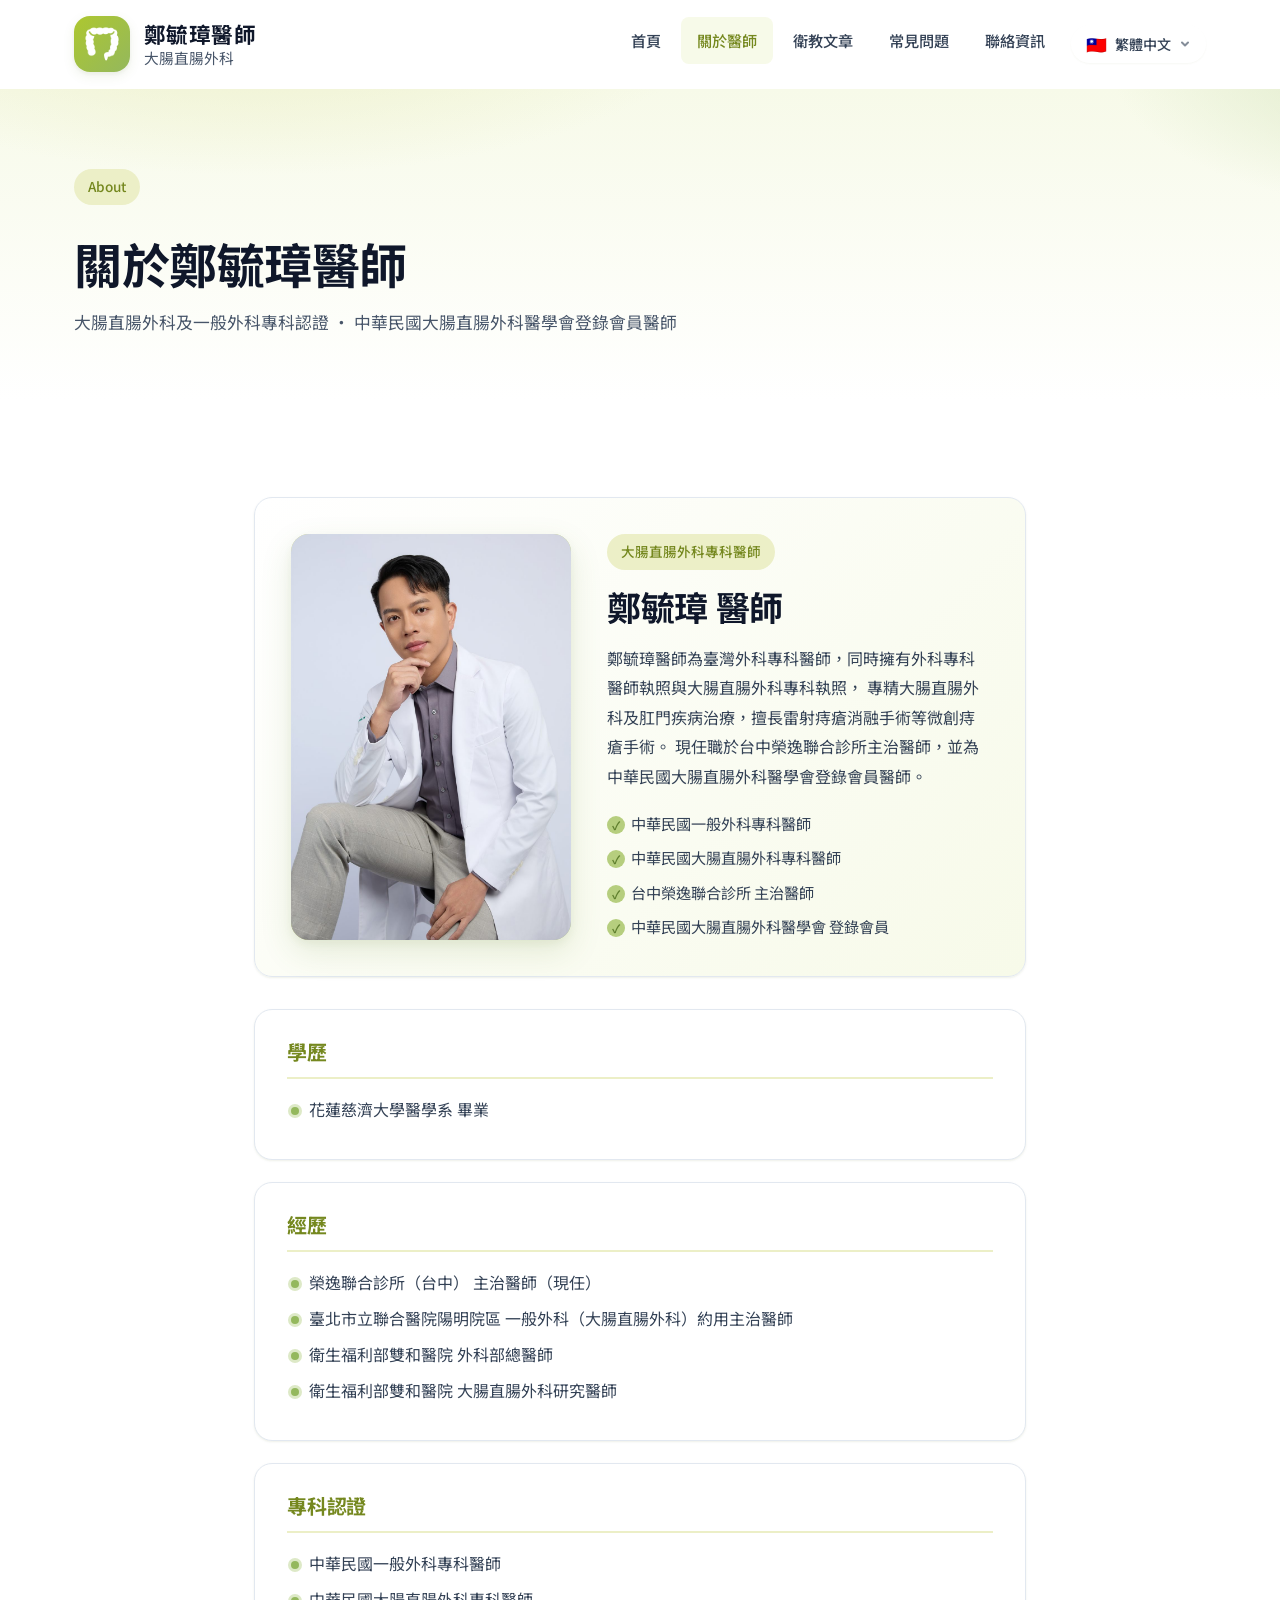
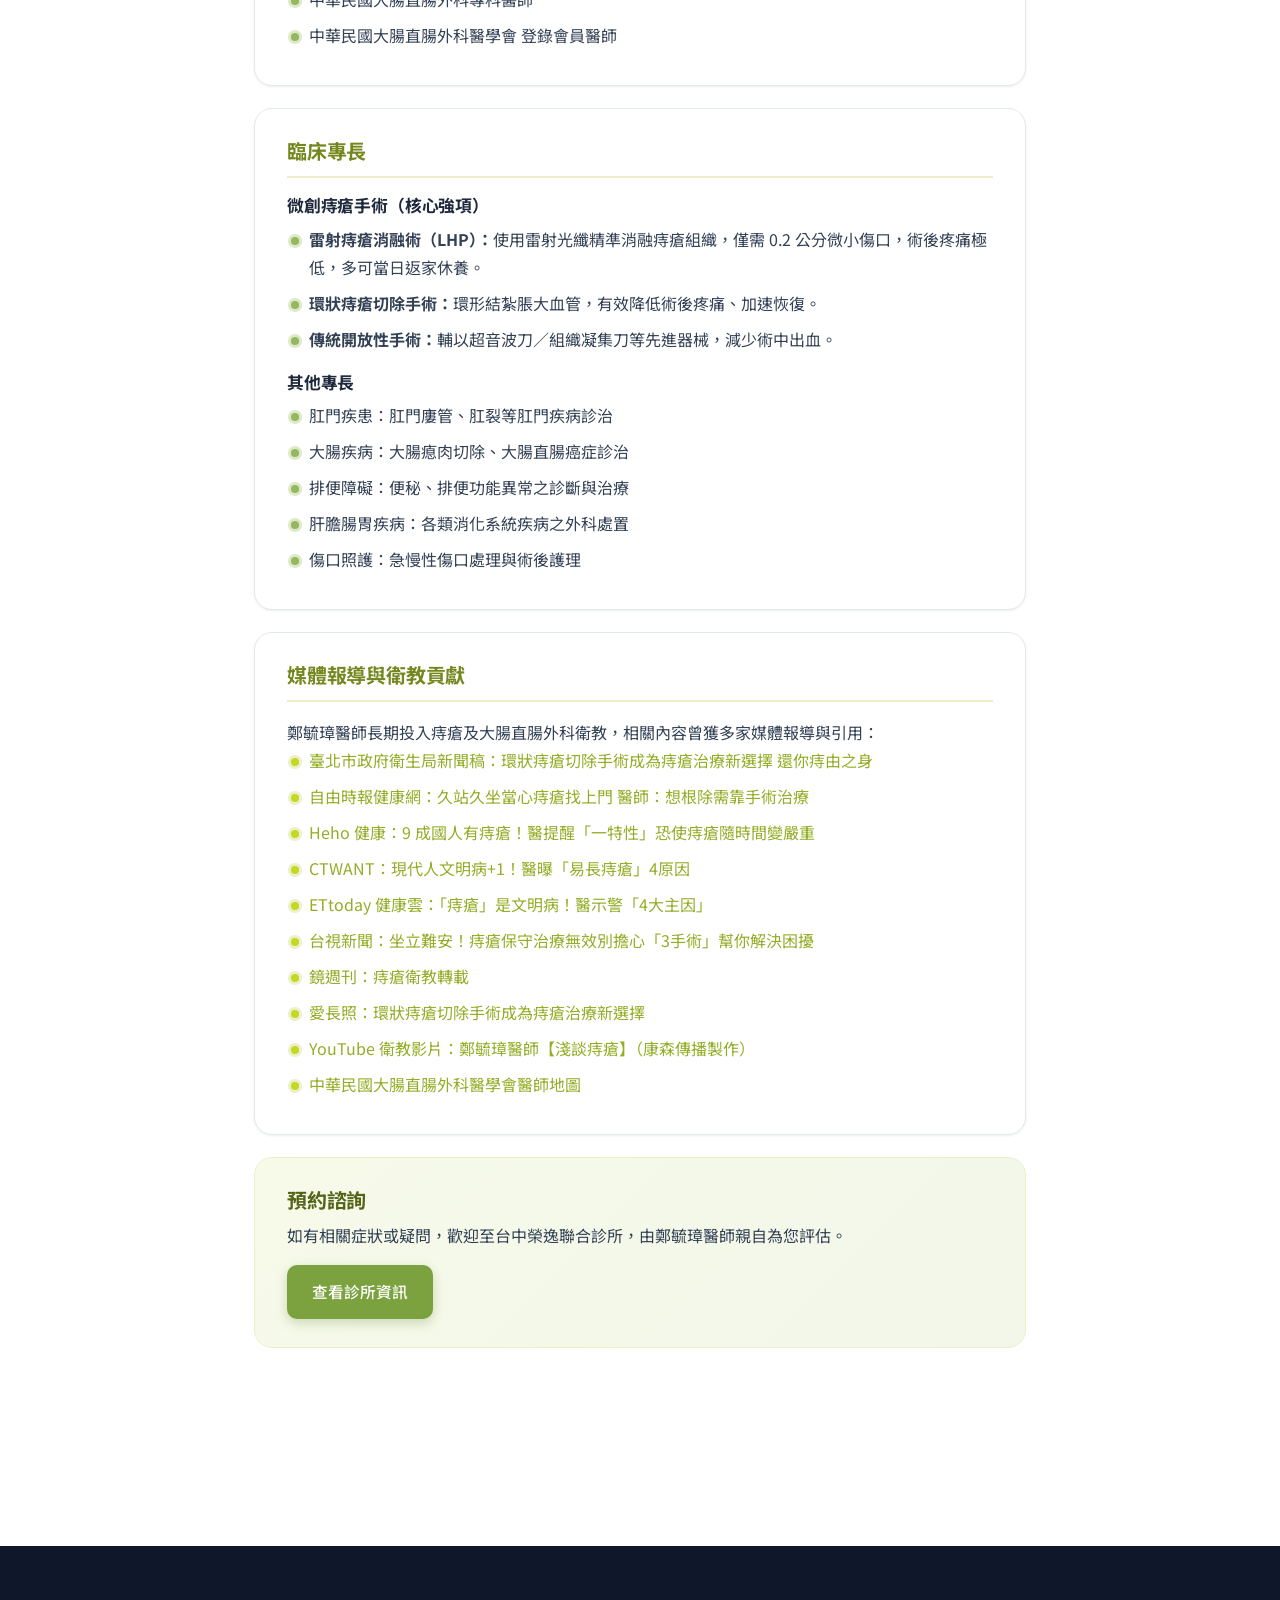
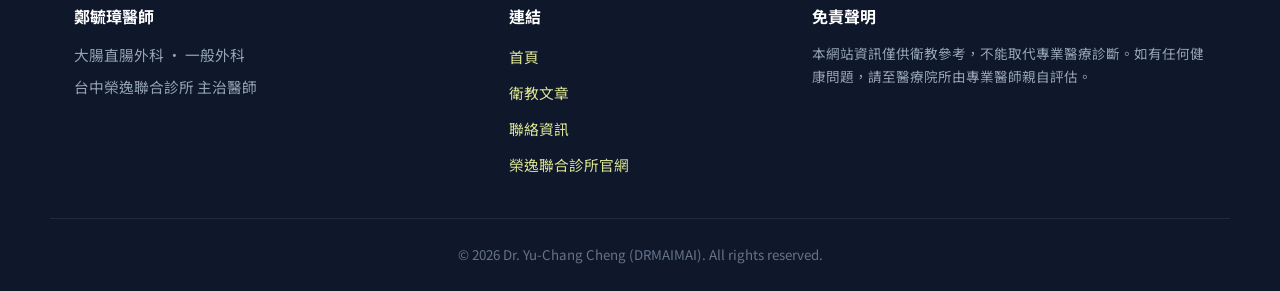
==== commit 24b5cbc8: "Remove 雙專科 wording; make surgery photo a section background - Drop the "雙專科" term across all pages, " ====
--- a/about.html
+++ b/about.html
@@ -4,14 +4,14 @@
   <meta charset="UTF-8" />
   <meta name="viewport" content="width=device-width, initial-scale=1.0" />
   <title>關於鄭毓璋醫師（DRMAIMAI）｜大腸直腸外科專科醫師</title>
-  <meta name="description" content="鄭毓璋醫師（Dr. Yu-Chang Cheng, DRMAIMAI），花蓮慈濟大學醫學系畢業，中華民國一般外科及大腸直腸外科雙專科認證，現任台中榮逸聯合診所主治醫師，專精雷射痔瘡消融術（LHP）等微創痔瘡手術，多次受邀媒體衛教報導。" />
+  <meta name="description" content="鄭毓璋醫師（Dr. Yu-Chang Cheng, DRMAIMAI），花蓮慈濟大學醫學系畢業，中華民國一般外科及大腸直腸外科專科認證，現任台中榮逸聯合診所主治醫師，專精雷射痔瘡消融術（LHP）等微創痔瘡手術，多次受邀媒體衛教報導。" />
   <meta name="keywords" content="鄭毓璋醫師,大腸直腸外科專科醫師,榮逸聯合診所,雷射痔瘡消融術,微創痔瘡手術" />
   <meta name="author" content="鄭毓璋醫師" />
   <meta name="robots" content="index,follow,max-image-preview:large" />
   <link rel="canonical" href="https://dr-maimai-yc-c-blog.vercel.app/about" />
 
   <meta property="og:title" content="關於鄭毓璋醫師｜大腸直腸外科專科醫師" />
-  <meta property="og:description" content="花蓮慈濟大學醫學系畢業、雙專科認證、台中榮逸聯合診所主治醫師，專精微創痔瘡手術。" />
+  <meta property="og:description" content="花蓮慈濟大學醫學系畢業、專科認證、台中榮逸聯合診所主治醫師，專精微創痔瘡手術。" />
   <meta property="og:type" content="profile" />
   <meta property="og:locale" content="zh_TW" />
   <meta property="og:url" content="https://dr-maimai-yc-c-blog.vercel.app/about" />
@@ -20,7 +20,7 @@
 
   <meta name="twitter:card" content="summary_large_image" />
   <meta name="twitter:title" content="關於鄭毓璋醫師" />
-  <meta name="twitter:description" content="大腸直腸外科及一般外科雙專科認證 ・ 台中榮逸聯合診所主治醫師" />
+  <meta name="twitter:description" content="大腸直腸外科及一般外科專科認證 ・ 台中榮逸聯合診所主治醫師" />
   <meta name="twitter:image" content="https://dr-maimai-yc-c-blog.vercel.app/assets/images/og-image.jpg" />
 
   <link rel="preconnect" href="https://fonts.googleapis.com" />
@@ -136,7 +136,7 @@
       <div class="container">
         <span class="hero-tag">About</span>
         <h1>關於鄭毓璋醫師</h1>
-        <p class="lead">大腸直腸外科及一般外科雙專科認證 ・ 中華民國大腸直腸外科醫學會登錄會員醫師</p>
+        <p class="lead">大腸直腸外科及一般外科專科認證 ・ 中華民國大腸直腸外科醫學會登錄會員醫師</p>
       </div>
     </section>
 
@@ -237,7 +237,7 @@
     <div class="container footer-grid">
       <div>
         <strong>鄭毓璋醫師</strong>
-        <p>大腸直腸外科 ・ 一般外科 雙專科</p>
+        <p>大腸直腸外科 ・ 一般外科</p>
         <p>台中榮逸聯合診所 主治醫師</p>
       </div>
       <div>
--- a/assets/css/style.css
+++ b/assets/css/style.css
@@ -29,8 +29,8 @@
   --ink-50:  #F8FAFC;
   --white:   #FFFFFF;
 
-  --radius: 14px;
-  --radius-sm: 8px;
+  --radius: 18px;
+  --radius-sm: 10px;
   --shadow-sm: 0 1px 2px rgba(94, 126, 45, 0.06), 0 1px 3px rgba(94, 126, 45, 0.05);
   --shadow-md: 0 4px 12px rgba(94, 126, 45, 0.10), 0 2px 4px rgba(94, 126, 45, 0.06);
   --shadow-lg: 0 12px 32px rgba(94, 126, 45, 0.14), 0 4px 8px rgba(94, 126, 45, 0.07);
@@ -196,7 +196,7 @@
   content: '';
   position: absolute;
   inset: 0;
-  background: url('/assets/images/hero-surgery.jpg') center 25% / cover no-repeat;
+  background: url('/assets/images/dr-cheng-surgery.jpg') center 18% / cover no-repeat;
   z-index: -2;
   transform-origin: center center;
   animation: heroKenBurns 28s ease-in-out infinite alternate;
@@ -214,6 +214,53 @@
   z-index: -1;
   pointer-events: none;
 }
+/* ===== Hero 多層葉片 / 色塊裝飾 ===== */
+.hero-decor {
+  position: absolute;
+  inset: 0;
+  z-index: 0;
+  pointer-events: none;
+  overflow: hidden;
+}
+.hero-decor .leaf,
+.hero-decor .blob {
+  position: absolute;
+  display: block;
+  will-change: transform;
+}
+.hero-decor .leaf {
+  width: 120px;
+  height: 120px;
+  background-repeat: no-repeat;
+  background-size: contain;
+  opacity: 0.55;
+  /* 葉片 SVG（若綠） */
+  background-image: url("data:image/svg+xml;utf8,<svg xmlns='http://www.w3.org/2000/svg' viewBox='0 0 100 100'><path d='M50 5C20 25 10 55 50 95 90 55 80 25 50 5Z' fill='%237BA23F'/><path d='M50 12C50 40 50 70 50 90' stroke='%23ffffff' stroke-width='2' fill='none' opacity='0.5'/></svg>");
+}
+.hero-decor .leaf-1 { top: 12%; left: 6%; rotate: -18deg; animation: leafFloat 9s ease-in-out infinite; }
+.hero-decor .leaf-2 { top: 62%; left: 2%; width: 88px; height: 88px; opacity: 0.4; rotate: 24deg; animation: leafFloat 11s ease-in-out infinite reverse; }
+.hero-decor .leaf-3 { top: 20%; right: 8%; width: 150px; height: 150px; opacity: 0.35; rotate: 12deg; animation: leafFloat 13s ease-in-out infinite; }
+.hero-decor .blob {
+  border-radius: 50%;
+  filter: blur(8px);
+}
+.hero-decor .blob-1 {
+  width: 260px; height: 260px;
+  top: -60px; right: -40px;
+  background: radial-gradient(circle at 30% 30%, rgba(195, 216, 37, 0.45), transparent 70%);
+}
+.hero-decor .blob-2 {
+  width: 200px; height: 200px;
+  bottom: -50px; left: 30%;
+  background: radial-gradient(circle at 40% 40%, rgba(123, 162, 63, 0.30), transparent 70%);
+}
+@keyframes leafFloat {
+  0%, 100% { translate: 0 0; }
+  50%      { translate: 0 -18px; }
+}
+/* 確保 hero 內容在裝飾層之上 */
+.hero .container { position: relative; z-index: 2; }
+
 @keyframes heroKenBurns {
   /* Ken Burns 效果：縮放 + 緩慢平移，永不停止
      從 1.18 縮到 1.00 再放回 1.18，alternate 讓它來回呼吸 */
@@ -397,8 +444,10 @@
 .btn-light:hover { background: var(--blue-50); color: var(--blue-700); }
 
 /* ===== Sections ===== */
-.section { padding: 80px 0; }
+.section { padding: 96px 0; }
 .section-light { background: var(--blue-50); }
+.section-head { margin-bottom: 56px; }
+.section-head h2 { letter-spacing: -0.015em; }
 
 /* 內視鏡室照片背景：用於「最新衛教文章」區塊 */
 .section-photo {
@@ -492,6 +541,136 @@
 .center-cta {
   text-align: center;
   margin-top: 40px;
+}
+
+/* ===== 圓形專長區 serviceCircle ===== */
+/* 核心專長自製線條底圖 */
+.service-section {
+  background: var(--blue-50) url('/assets/images/lines-bg.svg') center / cover no-repeat;
+}
+.service-circle {
+  position: relative;
+  max-width: 1040px;
+  margin: 0 auto;
+  min-height: 720px;
+}
+.service-center {
+  position: absolute;
+  top: 50%;
+  left: 50%;
+  /* margin 置中而非 transform，避免被 AOS 的 inline transform 蓋掉 */
+  margin: -110px 0 0 -110px;
+  width: 220px;
+  height: 220px;
+  border-radius: 50%;
+  background: linear-gradient(140deg, var(--blue-300), var(--green-500));
+  color: #fff;
+  display: flex;
+  flex-direction: column;
+  align-items: center;
+  justify-content: center;
+  text-align: center;
+  box-shadow: 0 20px 50px rgba(94, 126, 45, 0.30), inset 0 2px 4px rgba(255,255,255,0.4);
+  z-index: 3;
+}
+.service-center::after {
+  /* 外圈虛線環 */
+  content: '';
+  position: absolute;
+  inset: -28px;
+  border: 2px dashed rgba(123, 162, 63, 0.30);
+  border-radius: 50%;
+  animation: ringSpin 60s linear infinite;
+}
+@keyframes ringSpin { to { transform: rotate(360deg); } }
+.service-center-mark {
+  width: 64px; height: 64px;
+  background: rgba(255, 255, 255, 0.9);
+  border-radius: 18px;
+  display: inline-flex; align-items: center; justify-content: center;
+  margin-bottom: 10px;
+  box-shadow: var(--shadow-sm);
+}
+.service-center-mark img { width: 40px; height: 40px; filter: none; }
+.service-center strong { font-size: 1.25rem; letter-spacing: 0.02em; }
+.service-center small { font-size: 0.9rem; opacity: 0.9; margin-top: 2px; }
+
+.service-item {
+  position: absolute;
+  width: 250px;
+  background: rgba(255, 255, 255, 0.85);
+  backdrop-filter: blur(8px) saturate(160%);
+  -webkit-backdrop-filter: blur(8px) saturate(160%);
+  border: 1px solid rgba(255, 255, 255, 0.7);
+  border-radius: 18px;
+  padding: 20px 22px;
+  box-shadow: var(--shadow-md);
+  transition: transform 0.28s cubic-bezier(0.22, 1, 0.36, 1), box-shadow 0.28s ease;
+  z-index: 2;
+}
+.service-item:hover {
+  transform: translateY(-6px) scale(1.03);
+  box-shadow: var(--shadow-lg);
+  z-index: 4;
+}
+.service-item h3 {
+  font-size: 1.05rem;
+  color: var(--green-600);
+  margin-bottom: 8px;
+  display: flex; align-items: center; gap: 8px;
+}
+.service-item h3::before {
+  content: '';
+  width: 8px; height: 8px;
+  background: linear-gradient(135deg, var(--blue-300), var(--green-500));
+  border-radius: 50%;
+  flex-shrink: 0;
+}
+.service-item p { font-size: 0.92rem; color: var(--ink-600); line-height: 1.7; }
+
+/* 六角環繞定位（桌機） */
+.service-item.pos-1 { top: 0;      left: 50%; margin-left: -125px; }
+.service-item.pos-2 { top: 24%;    right: 0; }
+.service-item.pos-3 { bottom: 24%; right: 0; }
+.service-item.pos-4 { bottom: 0;   left: 50%; margin-left: -125px; }
+.service-item.pos-5 { bottom: 24%; left: 0; }
+.service-item.pos-6 { top: 24%;    left: 0; }
+
+/* ===== 衛教影片 video ===== */
+.video-frame {
+  max-width: 860px;
+  margin: 0 auto;
+  border-radius: 18px;
+  overflow: hidden;
+  background: #000;
+  box-shadow: var(--shadow-lg);
+}
+.video-frame video {
+  display: block;
+  width: 100%;
+  height: auto;
+  max-height: 72vh;
+}
+/* 衛教影片區塊：以醫師手術照作為底圖 */
+.video-section {
+  position: relative;
+  isolation: isolate;
+  overflow: hidden;
+}
+.video-section::before {
+  content: '';
+  position: absolute;
+  inset: 0;
+  background: url('/assets/images/hero-surgery.jpg') center / cover no-repeat;
+  z-index: -2;
+}
+.video-section::after {
+  content: '';
+  position: absolute;
+  inset: 0;
+  background: linear-gradient(135deg, rgba(247, 250, 233, 0.88) 0%, rgba(242, 247, 234, 0.82) 100%);
+  z-index: -1;
+  pointer-events: none;
 }
 
 /* ===== CTA Banner ===== */
@@ -1358,6 +1537,40 @@
 }
 
 /* ===== Responsive ===== */
+/* serviceCircle：平板與手機改為一般網格，取消絕對定位 */
+@media (max-width: 980px) {
+  .service-circle {
+    min-height: 0;
+    display: grid;
+    grid-template-columns: repeat(auto-fit, minmax(240px, 1fr));
+    gap: 18px;
+    max-width: 720px;
+  }
+  .service-center {
+    position: static;
+    transform: none;
+    margin: 0;
+    width: 100%;
+    height: auto;
+    border-radius: 20px;
+    padding: 28px;
+    grid-column: 1 / -1;
+    flex-direction: row;
+    gap: 14px;
+    justify-content: center;
+  }
+  .service-center::after { display: none; }
+  .service-center-mark { margin-bottom: 0; }
+  .service-item {
+    position: static;
+    width: auto;
+    margin-left: 0;
+    transform: none !important;
+  }
+  .service-item.pos-1, .service-item.pos-4 { margin-left: 0; transform: none !important; }
+  .service-item:hover { transform: translateY(-6px) scale(1.02) !important; }
+}
+
 @media (max-width: 860px) {
   .hero { padding: 60px 0 72px; }
   .hero-grid { grid-template-columns: 1fr; gap: 36px; }
